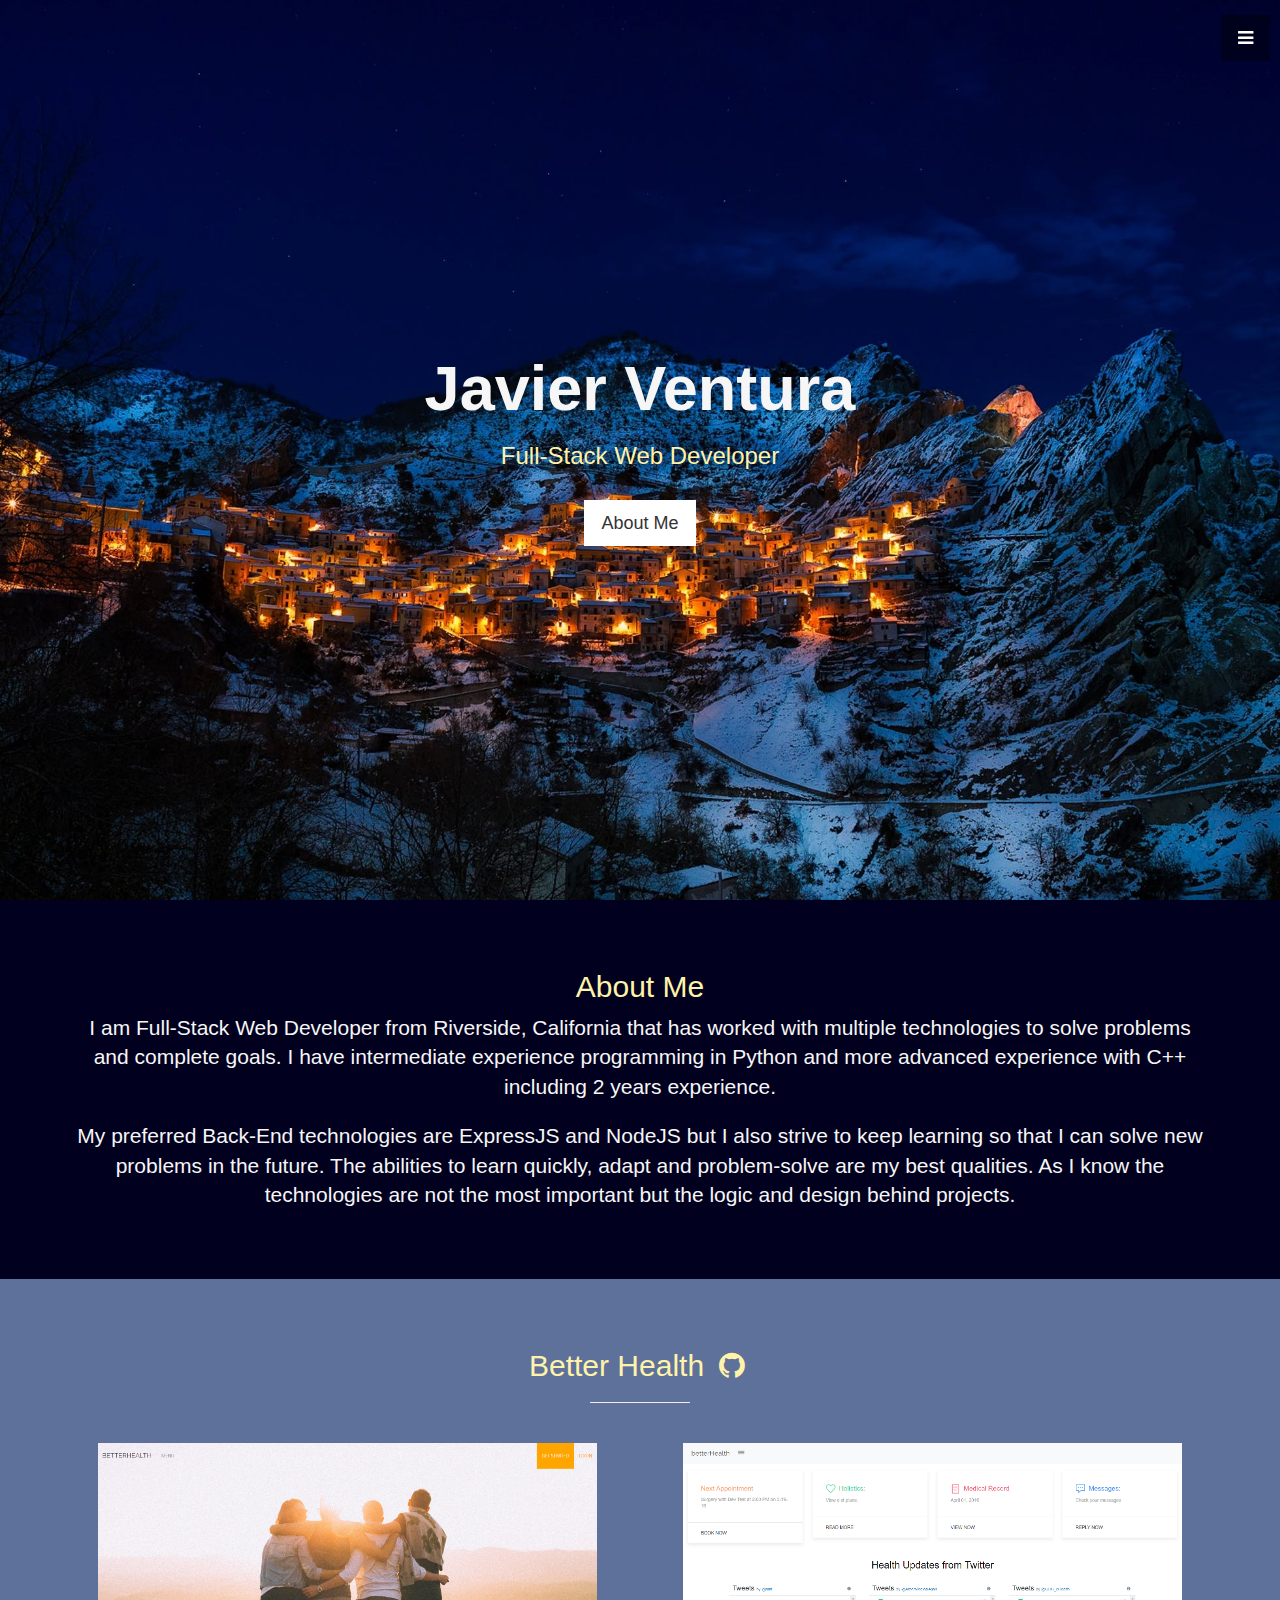
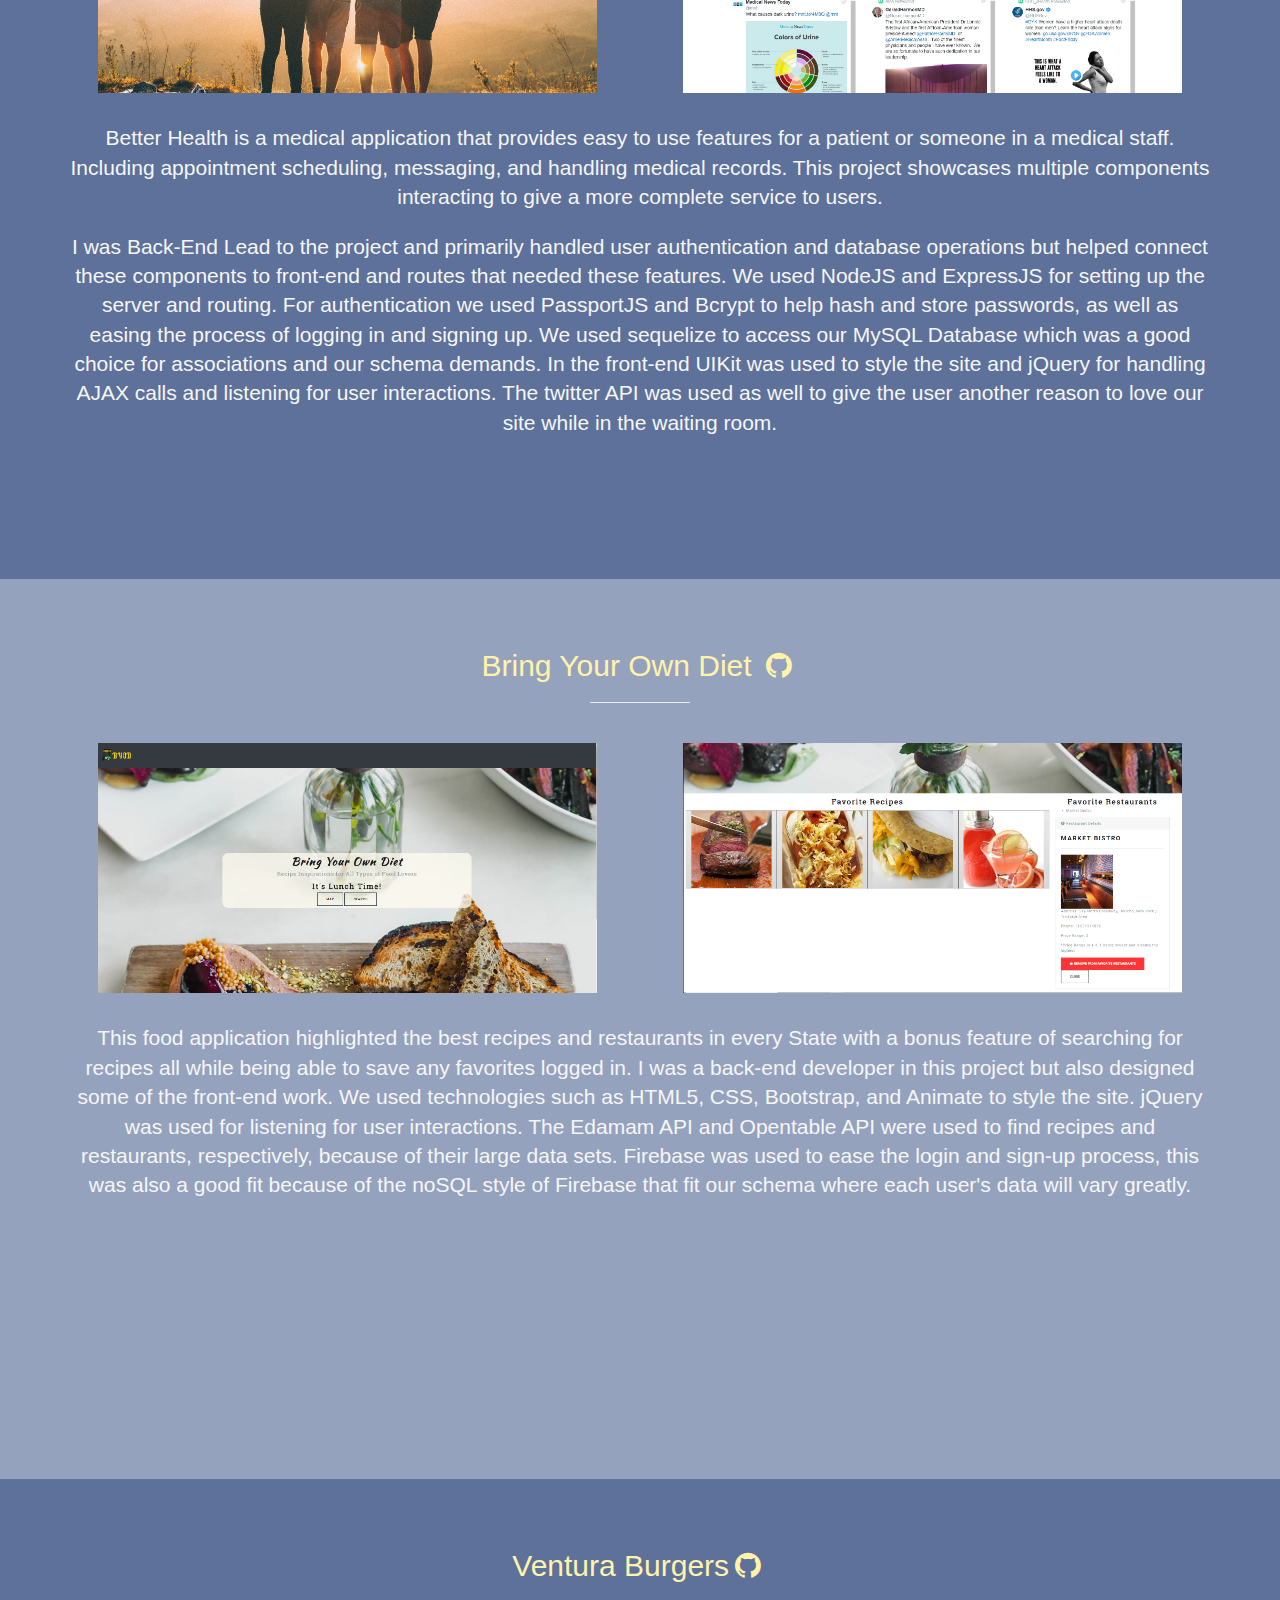
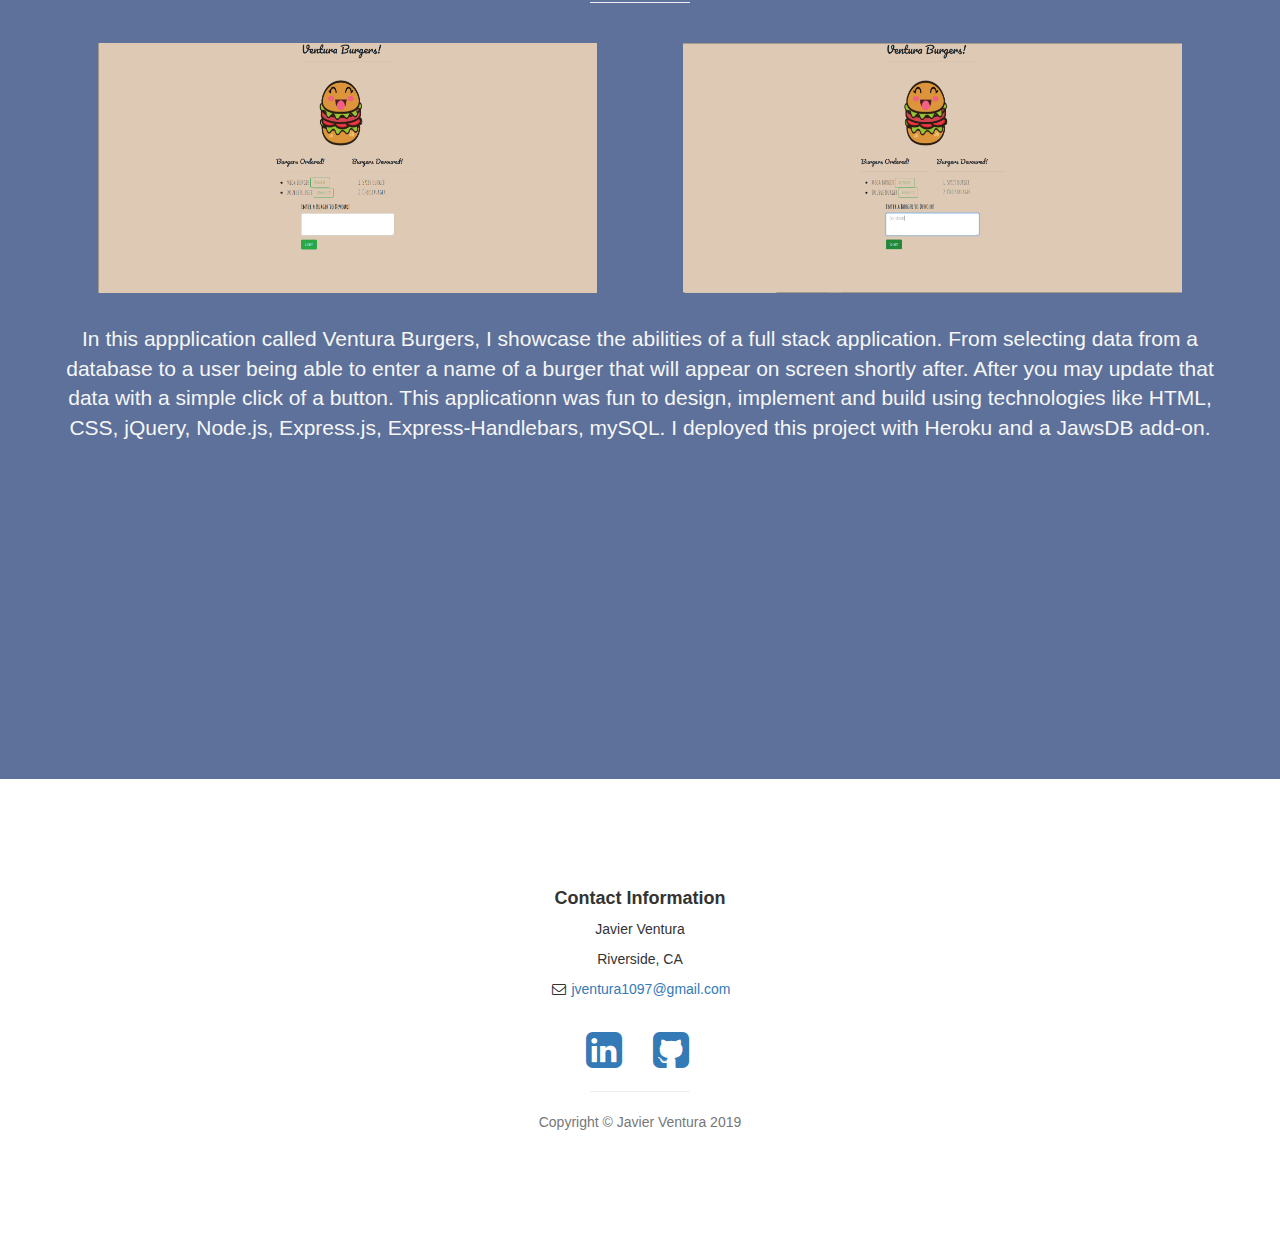
==== index.html @ 210d2fc7 "updated project summaries and menu links" ====
<!DOCTYPE html>
<html lang="en">

<head>
    <meta charset="UTF-8">
    <meta http-equiv="X-UA-Compatible" content="IE=edge">
    <meta name="viewport" content="width=device-width, initial-scale=1.0">
    <meta name="description" content="Personal Portfolio for Full Stack Web Developer">
    <meta name="author" content="Javier Ventura">
    <meta mame="keywords" content="personal, portfolio, wev, developer, programmer, full-stack">
    <title>Javier Ventura</title>

    <!-- Bootstrap Link -->
    <link href="assets/css/bootstrap.min.css" rel="stylesheet">
    <!-- Custom CSS Link -->
    <link href="assets/css/main.css" rel="stylesheet">
    <!-- Font Awesome CSS Link -->
    <link href="font-awesome/css/font-awesome.min.css" rel="stylesheet">
</head>

<body>
    <!-- Nav Section -->
    <a id="menu-toggle" href="#" class="btn btn-dark btn-lg toggle"><i class="fa fa-bars"></i></a>
    <nav id="sidebar-wrapper">
        <ul class="sidebar-nav">
            <a id="menu-close" href="#" class="btn btn-light btn-lg pull-right toggle"><i class="fa fa-times"></i></a>
            <li class="sidebar-brand">
                <a href="#top" onclick=$("#menu-close").click();>Javier Ventura</a>
            </li>
            <li>
                <a href="#top" onclick=$("#menu-close").click();>Home</a>
            </li>
            <li>
                <a href="#about" onclick=$("#menu-close").click();>About Me</a>
            </li>
            <li>
                <a href="#projOne" onclick=$("#menu-close").click();>Better Health</a>
            </li>
            <li>
                <a href="#projTwo" onclick=$("#menu-close").click();>Bring Your Own Diet</a>
            </li>
            <li>
                <a href="#projThree" onclick=$("#menu-close").click();>Ventura Burgers</a>
            </li>
            <li>
                <a href="#contact" onclick=$("#menu-close").click();>Contact</a>
            </li>
        </ul>
    </nav>
    <!-- End of Nav Section-->
    <!-- Home Section -->
    <header id="top" class="header">
        <div class="text-vertical-center">
            <h1 class="smoke-text">Javier Ventura</h1>
            <h3 class="navajo-text">Full-Stack Web Developer</h3>
            <br>
            <a href="#about" class="btn btn-light btn-lg">About Me</a>
        </div>
    </header>
    <!-- End of Home Section -->
    <!-- About Me Section -->
    <section id="about" class="about">
        <div class="container">
            <div class="row">
                <div class="col-lg-12 text-center">
                    <h2 class="navajo-text">About Me</h2>
                    <p class="lead smoke-text">I am Full-Stack Web Developer from Riverside, California that has worked
                        with multiple technologies to solve problems and complete goals.
                        I have intermediate experience programming in Python and more advanced experience with C++ including
                        2 years experience. 
                    </p>
                    <p class="lead smoke-text">My preferred Back-End technologies are ExpressJS and NodeJS but 
                        I also strive to keep learning so that I can solve new problems in the future. The abilities 
                        to learn quickly, adapt and problem-solve are my best qualities. As I know the technologies are 
                        not the most important but the logic and design behind projects.
                    </p>
                </div>
            </div>
        </div>
    </section>
    <!-- End of About Me Section -->
    <!-- Project 1 Section -->
    <section id="projOne" class="projects">
        <div class="text-center">
            <h2 class="navajo-text">Better Health <a href="https://github.com/avrybrdly93/Better-Health"><i
                class="fa fa-github fa-fw"></i></a></h2>
            <hr class="small">
            <br>
            <div class="container">
                <div class="row">
                    <div class="col-md-6">
                        <div class="portfolio-item">
                            <a href="https://better-health.herokuapp.com/" target="_blank">
                                <img class="img-portfolio img-responsive" alt="BYOD Home Page "
                                    src="assets/images/bhOne.png">
                            </a>
                        </div>
                    </div>
                    <div class="col-md-6">
                        <div class="portfolio-item">
                            <a href="https://better-health.herokuapp.com/" target="_blank">
                                <img class="img-portfolio img-responsive" alt="BYOD Search Results"
                                    src="assets/images/bhTwo.png">
                            </a>
                        </div>
                    </div>
                </div>
                <br>
                <div class="row">
                    <div class="col-lg-12">
                        <p class="lead smoke-text">Better Health is a medical application that provides easy to use 
                            features for a patient or someone in a medical staff. Including appointment scheduling, 
                            messaging, and handling medical records. This project showcases multiple components 
                            interacting to give a more complete service to users.
                        </p>
                        <p class="lead smoke-text">I was Back-End Lead to the project and primarily handled user authentication 
                            and database operations but helped connect these components to front-end and routes that needed these
                            features. We used NodeJS and ExpressJS for setting up the server and routing. For authentication 
                            we used PassportJS and Bcrypt to help hash and store passwords, as well as easing the process of 
                            logging in and signing up. We used sequelize to access our MySQL Database which was a good choice 
                            for associations and our schema demands. In the front-end UIKit was used to style the site and 
                            jQuery for handling AJAX calls and listening for user interactions. The twitter API was used as 
                            well to give the user another reason to love our site while in the waiting room.
                        </p>
                    </div>
                </div>
            </div>
        </div>
    </section>
    <!-- End of Project 1 Section -->
    <!-- Project 2 Section -->
    <section id="projTwo" class="projects">
        <div class="text-center">
            <h2 class="navajo-text">Bring Your Own Diet <a href="https://github.com/homr0/BYOD"><i
                class="fa fa-github fa-fw"></i></a></h2>
            <hr class="small">
            <br>
            <div class="container">
                <div class="row">
                    <div class="col-md-6">
                        <div class="portfolio-item">
                            <a href="https://homr0.github.io/BYOD/" target="_blank">
                                <img class="img-portfolio img-responsive" alt="BYOD Home Page "
                                    src="assets/images/byodOne.PNG">
                            </a>
                        </div>
                    </div>
                    <div class="col-md-6">
                        <div class="portfolio-item">
                            <a href="https://homr0.github.io/BYOD/" target="_blank">
                                <img class="img-portfolio img-responsive" alt="BYOD Search Results"
                                    src="assets/images/byodFour.PNG">
                            </a>
                        </div>
                    </div>
                </div>
                <br>
                <div class="row">
                    <div class="col-lg-12">
                        <p class="lead smoke-text">
                                This food application highlighted the best recipes and restaurants in every State 
                                with a bonus feature of searching for recipes all while being able to save any favorites 
                                logged in. I was a back-end developer in this project but also designed some of the front-end 
                                work. We used technologies such as HTML5, CSS, Bootstrap, and Animate to style the site.
                                jQuery was used for listening for user interactions. The Edamam API and Opentable API were
                                used to find recipes and restaurants, respectively, because of their large data sets.
                                Firebase was used to ease the login and sign-up process, this was also a good fit because of 
                                the noSQL style of Firebase that fit our schema where each user's data will vary greatly.
                        </p>
                    </div>
                </div>
            </div>
        </div>
    </section>
    <!-- End of Project 2 Section -->
    <!-- Project 3 Section -->
    <section id="projThree" class="projects">
        <div class="text-center">
            <h2 class="navajo-text">Ventura Burgers<a href="https://github.com/jventura10/burger"><i
                class="fa fa-github fa-fw"></i></a></h2>
            <hr class="small">
            <br>
            <div class="container">
                <div class="row">
                    <div class="col-md-6">
                        <div class="portfolio-item">
                            <a href="https://serene-mountain-58770.herokuapp.com/" target="_blank">
                                <img class="img-portfolio img-responsive" alt="Ventura Burgers Home Page"
                                    src="assets/images/burgerOne.png">
                            </a>
                        </div>
                    </div>
                    <div class="col-md-6">
                        <div class="portfolio-item">
                            <a href="https://serene-mountain-58770.herokuapp.com/" target="_blank">
                                <img class="img-portfolio img-responsive" alt="Ventura Burgers Entering Data"
                                    src="assets/images/burgerTwo.png">
                            </a>
                        </div>
                    </div>
                </div>
                <br>
                <div class="row">
                    <div class="col-lg-12"></div>
                    <p class="lead smoke-text">In this appplication called Ventura Burgers, I showcase the abilities of a 
                        full stack application. From selecting data from a database to a user being able to enter a name of a 
                        burger that will appear on screen shortly after. After you may update that data with a simple click of 
                        a button. This applicationn was fun to design, implement and build using technologies like HTML, CSS, 
                        jQuery, Node.js, Express.js, Express-Handlebars, mySQL. I deployed this project with Heroku and a JawsDB 
                        add-on.
                    </p>
                </div>
            </div>
        </div>
    </section>
    <!-- End of Project 3 Section-->

    <!-- Footer -->
    <footer id="contact">
        <div class="container">
            <div class="row">
                <div class="col-lg-10 col-lg-offset-1 text-center">
                    <h4><strong>Contact Information</strong></h4>
                    <p>Javier Ventura</p>
                    <p>Riverside, CA</p>
                    <p><i class="fa fa-envelope-o fa-fw"></i><a href="mailto:jventura1097@gmail.com" target="_blank">
                            jventura1097@gmail.com</a></p>
                    <br>
                    <ul class="list-inline">
                        <li>
                            <a href="https://www.linkedin.com/in/javier-ventura-a95909126/" target="_blank"><i
                                    class="fa fa-linkedin-square fa-fw fa-3x"></i></a>
                        </li>
                        <li>
                            <a href="https://github.com/jventura10" target="_blank"><i
                                    class="fa fa-github-square fa-fw fa-3x"></i></a>
                        </li>
                    </ul>
                    <hr class="small">
                    <p class="text-muted">Copyright &copy; Javier Ventura 2019</p>
                </div>
            </div>
        </div>
        <a id="to-top" href="#top" class="btn btn-dark btn-lg"><i class="fa fa-chevron-up fa-fw fa-1x"></i></a>
    </footer>
    <!-- End of Footer -->
    <!-- Link to jQuery -->
    <script src="assets/js/jquery.js"></script>
    <!-- Link to Bootstrap- Javascript File -->
    <script src="assets/js/bootstrap.min.js"></script>
    <!-- Link to Other Required Functions-->
    <script src="assets/js/functions.js"></script>
</body>

</html>
---- assets/css/main.css ----
/*!
 * Start Bootstrap 
 * Copyright 2013-2016 Start Bootstrap
 * Licensed under MIT (https://github.com/BlackrockDigital/startbootstrap/blob/gh-pages/LICENSE)
 *  -- Modified --
 * Color Theme From Image in Home Section by Coolers.co
 * 5D719B/FFF3AA/F6F6F6/95A2BE/01001F
 */

/* Global Styles */

html,
body {
    height: 100%;
    max-width: 100%;
}

body {
    font-family: "Source Sans Pro","Helvetica Neue",Helvetica,Arial,sans-serif;
}

.text-vertical-center {
    display: table-cell;
    text-align: center;
    vertical-align: middle;
}

.text-vertical-center h1 {
    margin: 0;
    padding: 0;
    font-size: 4.5em;
    font-weight: 700;
}

/* Custom Button Styles */

.btn-dark {
    border-radius: 0;
    color: #fff;
    background-color: rgba(0,0,0,0.4);
}

.btn-dark:hover,
.btn-dark:focus,
.btn-dark:active {
    color: #fff;
    background-color: rgba(0,0,0,0.7);
}

.btn-light {
    border-radius: 0;
    color: #333;
    background-color: rgb(255,255,255);
}

.btn-light:hover,
.btn-light:focus,
.btn-light:active {
    color: #333;
    background-color: rgba(255,255,255,0.8);
}

hr.small {
    max-width: 100px;
}

#sidebar-wrapper {
    z-index: 1000;
    position: fixed;
    right: 0;
    width: 250px;
    height: 100%;
    transform: translateX(250px);
    overflow-y: auto;
    background: #222;
    -webkit-transition: all 0.4s ease 0s;
    -moz-transition: all 0.4s ease 0s;
    -ms-transition: all 0.4s ease 0s;
    -o-transition: all 0.4s ease 0s;
    transition: all 0.4s ease 0s;
}

.sidebar-nav {
    position: absolute;
    top: 0;
    width: 250px;
    margin: 0;
    padding: 0;
    list-style: none;
}

.sidebar-nav li {
    text-indent: 20px;
    line-height: 40px;
}

.sidebar-nav li a {
    display: block;
    text-decoration: none;
    color: #999;
}

.sidebar-nav li a:hover {
    text-decoration: none;
    color: #fff;
    background: rgba(255,255,255,0.2);
}

.sidebar-nav li a:active,
.sidebar-nav li a:focus {
    text-decoration: none;
}

.sidebar-nav > .sidebar-brand {
    height: 55px;
    font-size: 18px;
    line-height: 55px;
}

.sidebar-nav > .sidebar-brand a {
    color: #999;
}

.sidebar-nav > .sidebar-brand a:hover {
    color: #fff;
    background: none;
}

#menu-toggle {
    z-index: 1;
    position: fixed;
    top: 10px;
    right: 5px;
}

#sidebar-wrapper.active {
    right: 250px;
    width: 250px;
    -webkit-transition: all 0.4s ease 0s;
    -moz-transition: all 0.4s ease 0s;
    -ms-transition: all 0.4s ease 0s;
    -o-transition: all 0.4s ease 0s;
    transition: all 0.4s ease 0s;
}

.toggle {
    margin: 5px 5px 0 0;
}

.navajo-text{
    color: #FFF3AA;
}

.smoke-text {
    color: #F6F6F6;
}

/* Header */

.header {
    display: table;
    position: relative;
    width: 100%;
    height: 100%;
    background: url(../images/bg.jpeg) no-repeat center center scroll;
    -webkit-background-size: cover;
    -moz-background-size: cover;
    background-size: cover;
    -o-background-size: cover;
}


/* About */

.about {
    padding: 50px 0;
    background-color: #01001F;
}

/* Projects */

.projects {
    display: table;
    position: relative;
    width: 100%;
    height: 100%;
    padding: 50px 0;
}

#projOne,
#projThree {
    background-color: #5D719B;
}

#projTwo {
    background-color: #95A2BE;
}

.projects h2 a {
    text-decoration: none;
    color: #FFF3AA;
}

.portfolio-item {
    margin-bottom: 10px;
}

.img-portfolio {
    margin: 0 auto;
    width: 90%;
    height: 250px;
}

.img-portfolio:hover {
    opacity: 0.8;
}

/* Footer */

footer { 
    width: 100%;
    padding: 100px 0;
}

#to-top {
  display: none;
  position: fixed;
  bottom: 10px;
  right: 10px;
}
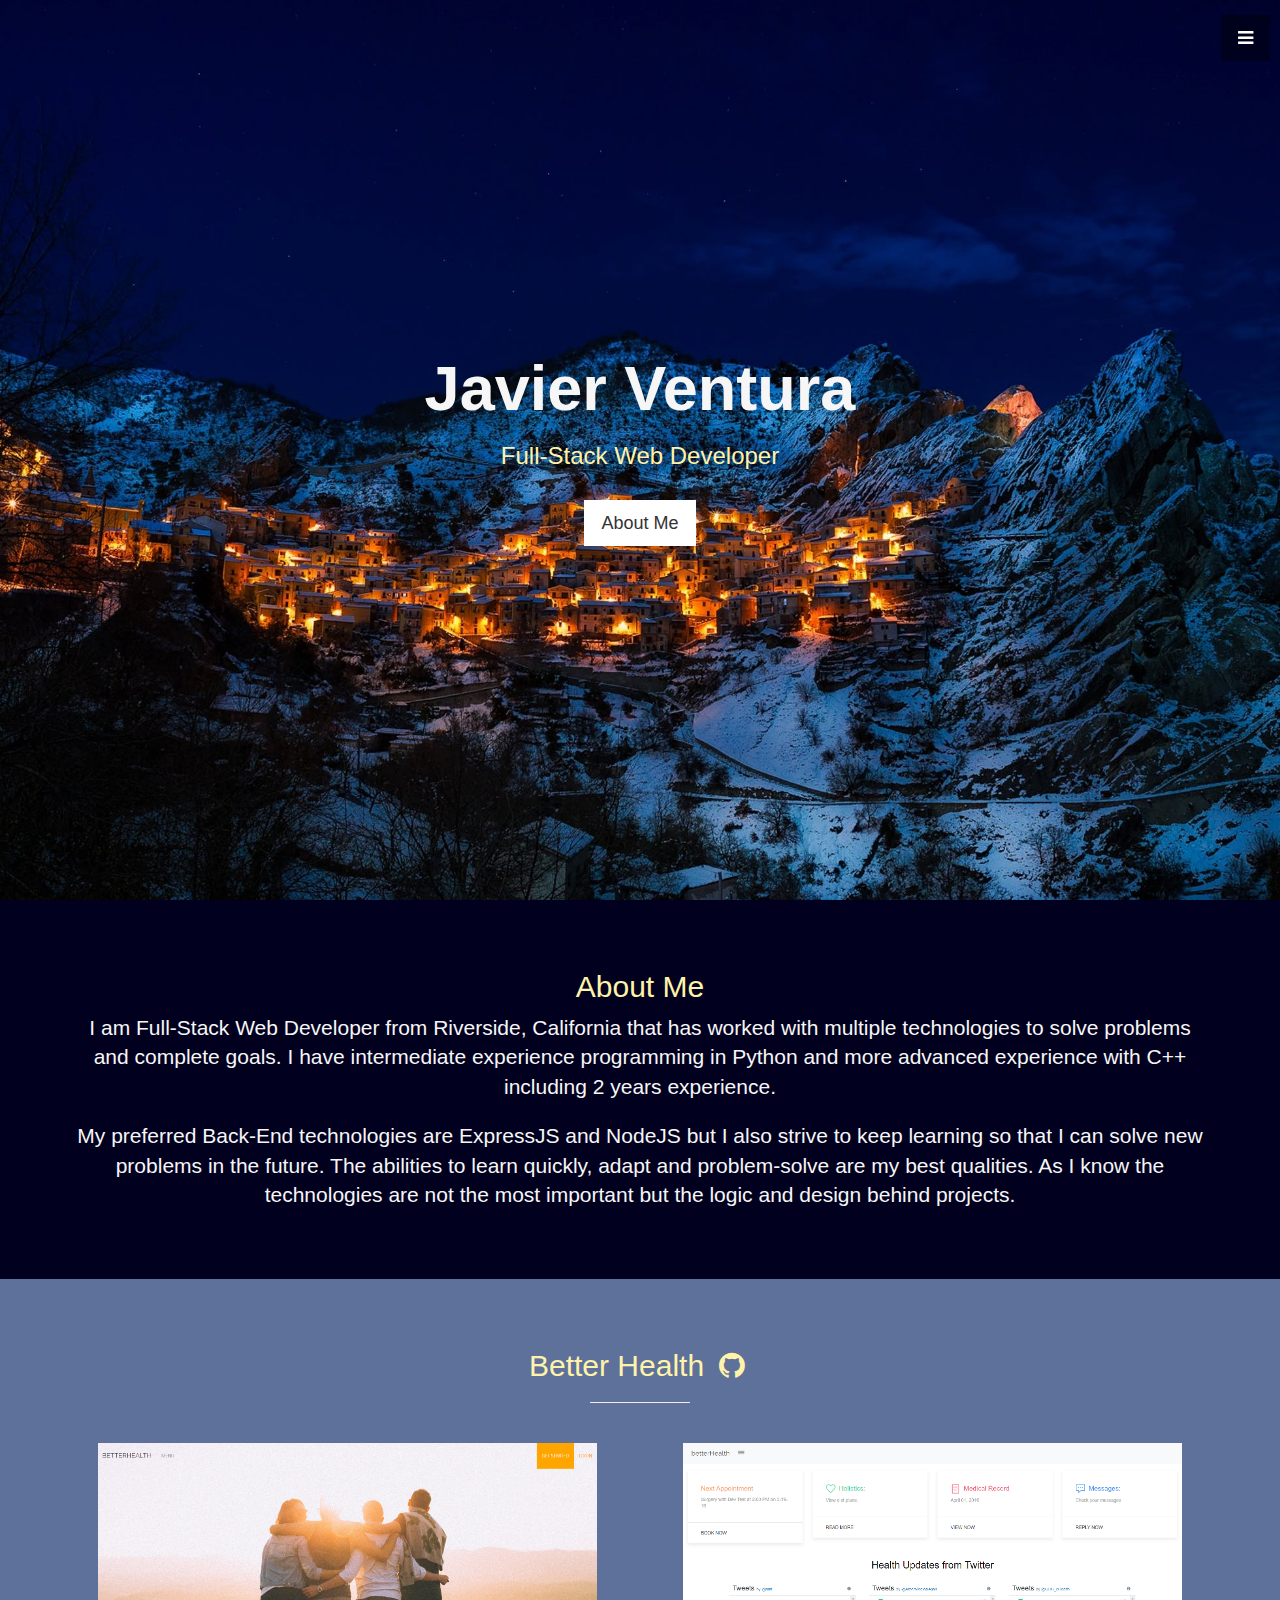
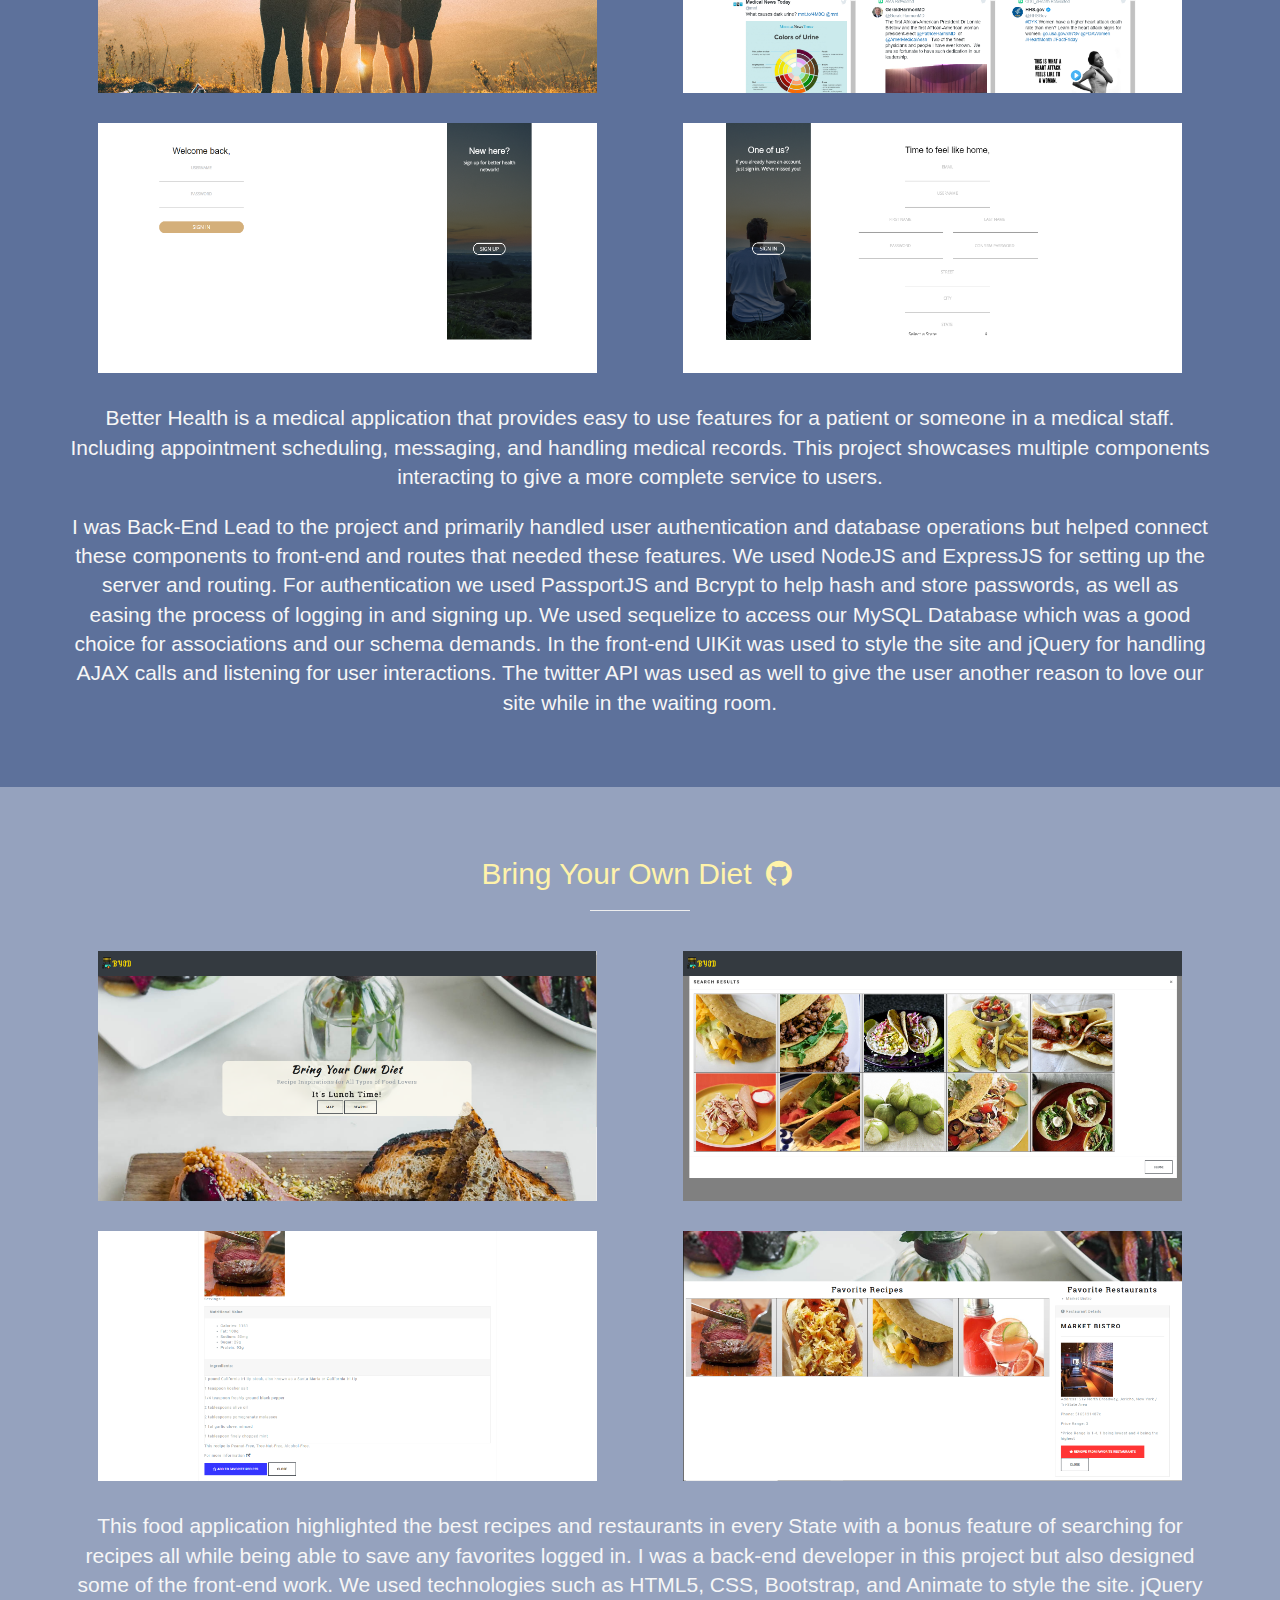
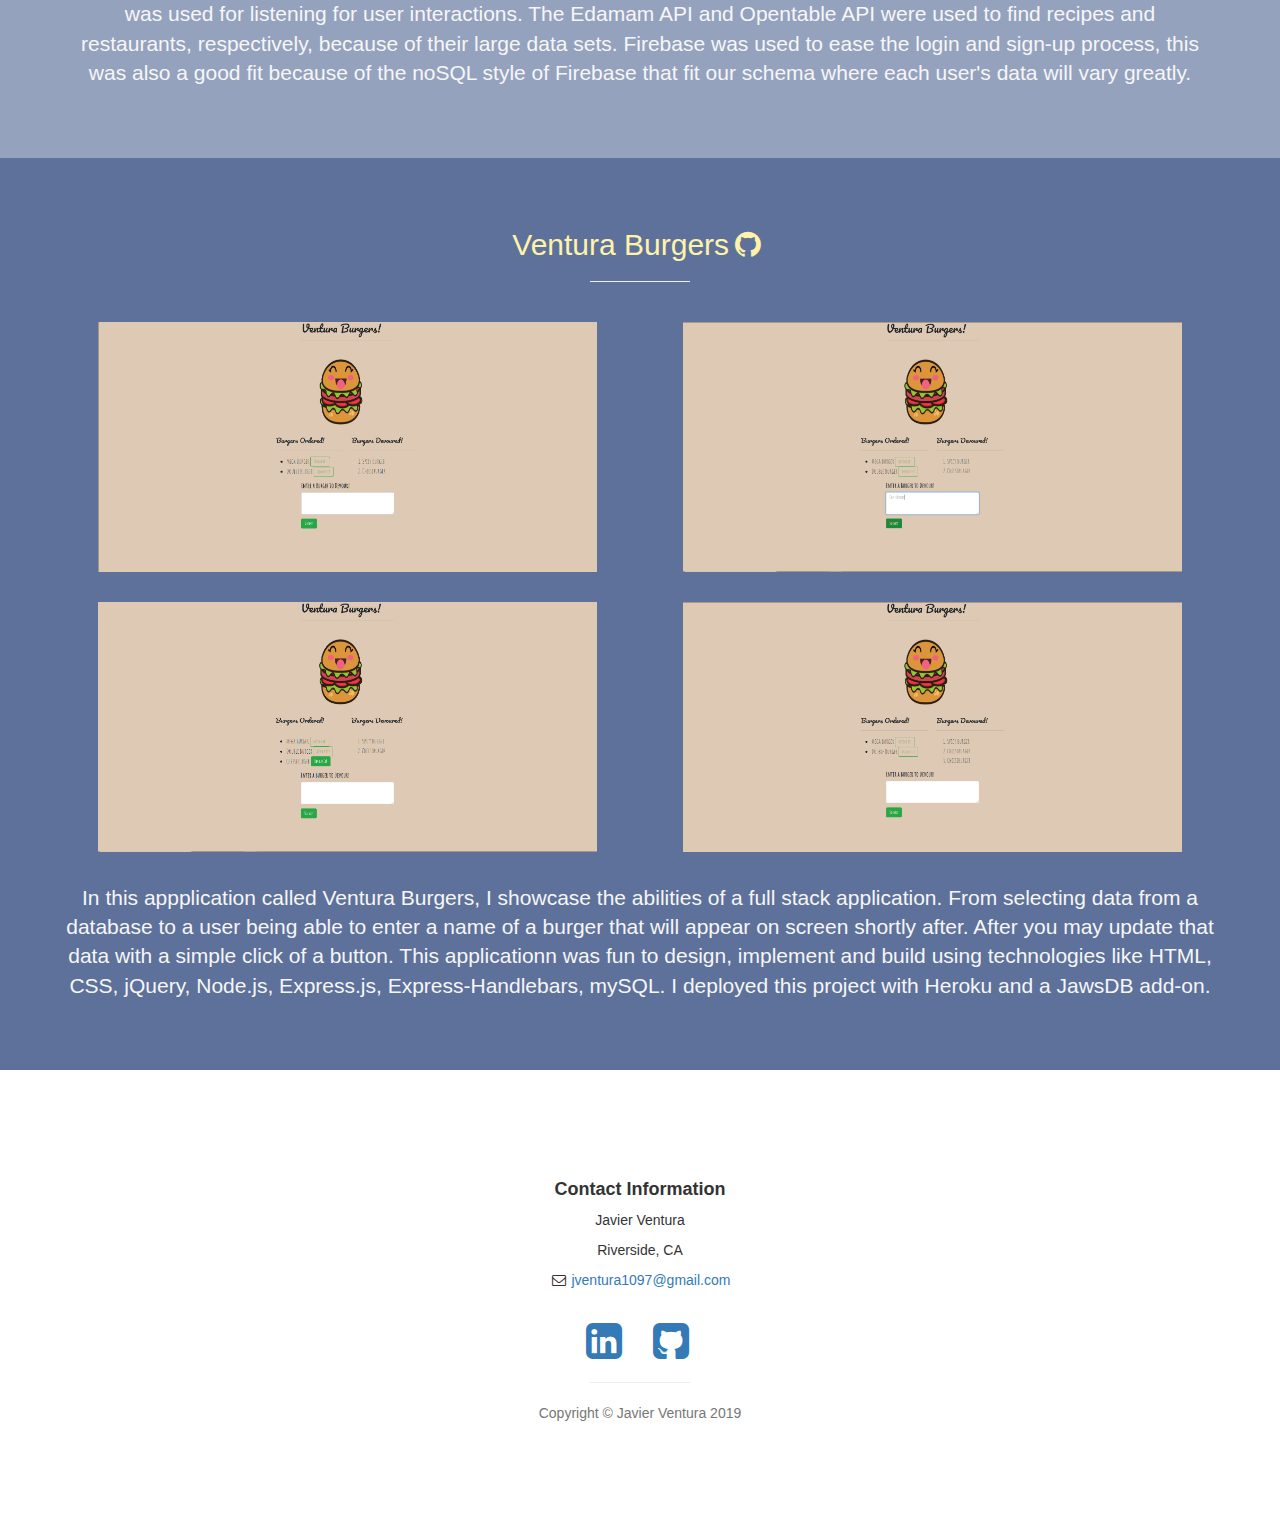
==== commit 5ba52b78: "added back 2 rows of pictures per portfolio project" ====
--- a/index.html
+++ b/index.html
@@ -91,7 +91,7 @@
                     <div class="col-md-6">
                         <div class="portfolio-item">
                             <a href="https://better-health.herokuapp.com/" target="_blank">
-                                <img class="img-portfolio img-responsive" alt="BYOD Home Page "
+                                <img class="img-portfolio img-responsive" alt="BetterHealth Home Page "
                                     src="assets/images/bhOne.png">
                             </a>
                         </div>
@@ -99,8 +99,27 @@
                     <div class="col-md-6">
                         <div class="portfolio-item">
                             <a href="https://better-health.herokuapp.com/" target="_blank">
-                                <img class="img-portfolio img-responsive" alt="BYOD Search Results"
+                                <img class="img-portfolio img-responsive" alt="BetterHealth Dashboard"
                                     src="assets/images/bhTwo.png">
+                            </a>
+                        </div>
+                    </div>
+                </div>
+                <br>
+                <div class="row">
+                    <div class="col-md-6">
+                        <div class="portfolio-item">
+                            <a href="https://better-health.herokuapp.com/" target="_blank">
+                                <img class="img-portfolio img-responsive" alt="BetterHealth Log In"
+                                    src="assets/images/bhThree.png">
+                            </a>
+                        </div>
+                    </div>
+                    <div class="col-md-6">
+                        <div class="portfolio-item">
+                            <a href="https://better-health.herokuapp.com/" target="_blank">
+                                <img class="img-portfolio img-responsive" alt="BetterHealth Sign-Up"
+                                    src="assets/images/bhFour.png">
                             </a>
                         </div>
                     </div>
@@ -140,7 +159,7 @@
                     <div class="col-md-6">
                         <div class="portfolio-item">
                             <a href="https://homr0.github.io/BYOD/" target="_blank">
-                                <img class="img-portfolio img-responsive" alt="BYOD Home Page "
+                                <img class="img-portfolio img-responsive" alt="BYOD Home Page"
                                     src="assets/images/byodOne.PNG">
                             </a>
                         </div>
@@ -149,6 +168,25 @@
                         <div class="portfolio-item">
                             <a href="https://homr0.github.io/BYOD/" target="_blank">
                                 <img class="img-portfolio img-responsive" alt="BYOD Search Results"
+                                    src="assets/images/byodTwo.PNG">
+                            </a>
+                        </div>
+                    </div>
+                </div>
+                <br>
+                <div class="row">
+                    <div class="col-md-6">
+                        <div class="portfolio-item">
+                            <a href="https://homr0.github.io/BYOD/" target="_blank">
+                                <img class="img-portfolio img-responsive" alt="BYOD Recipe Nutrition Page"
+                                    src="assets/images/byodThree.PNG">
+                            </a>
+                        </div>
+                    </div>
+                    <div class="col-md-6">
+                        <div class="portfolio-item">
+                            <a href="https://homr0.github.io/BYOD/" target="_blank">
+                                <img class="img-portfolio img-responsive" alt="BYOD Favorites"
                                     src="assets/images/byodFour.PNG">
                             </a>
                         </div>
@@ -195,6 +233,25 @@
                             <a href="https://serene-mountain-58770.herokuapp.com/" target="_blank">
                                 <img class="img-portfolio img-responsive" alt="Ventura Burgers Entering Data"
                                     src="assets/images/burgerTwo.png">
+                            </a>
+                        </div>
+                    </div>
+                </div>
+                <br>
+                <div class="row">
+                    <div class="col-md-6">
+                        <div class="portfolio-item">
+                            <a href="https://serene-mountain-58770.herokuapp.com/" target="_blank">
+                                <img class="img-portfolio img-responsive" alt="Ventura Burgers Home Page"
+                                    src="assets/images/burgerThree.png">
+                            </a>
+                        </div>
+                    </div>
+                    <div class="col-md-6">
+                        <div class="portfolio-item">
+                            <a href="https://serene-mountain-58770.herokuapp.com/" target="_blank">
+                                <img class="img-portfolio img-responsive" alt="Ventura Burgers Entering Data"
+                                    src="assets/images/burgerFour.png">
                             </a>
                         </div>
                     </div>
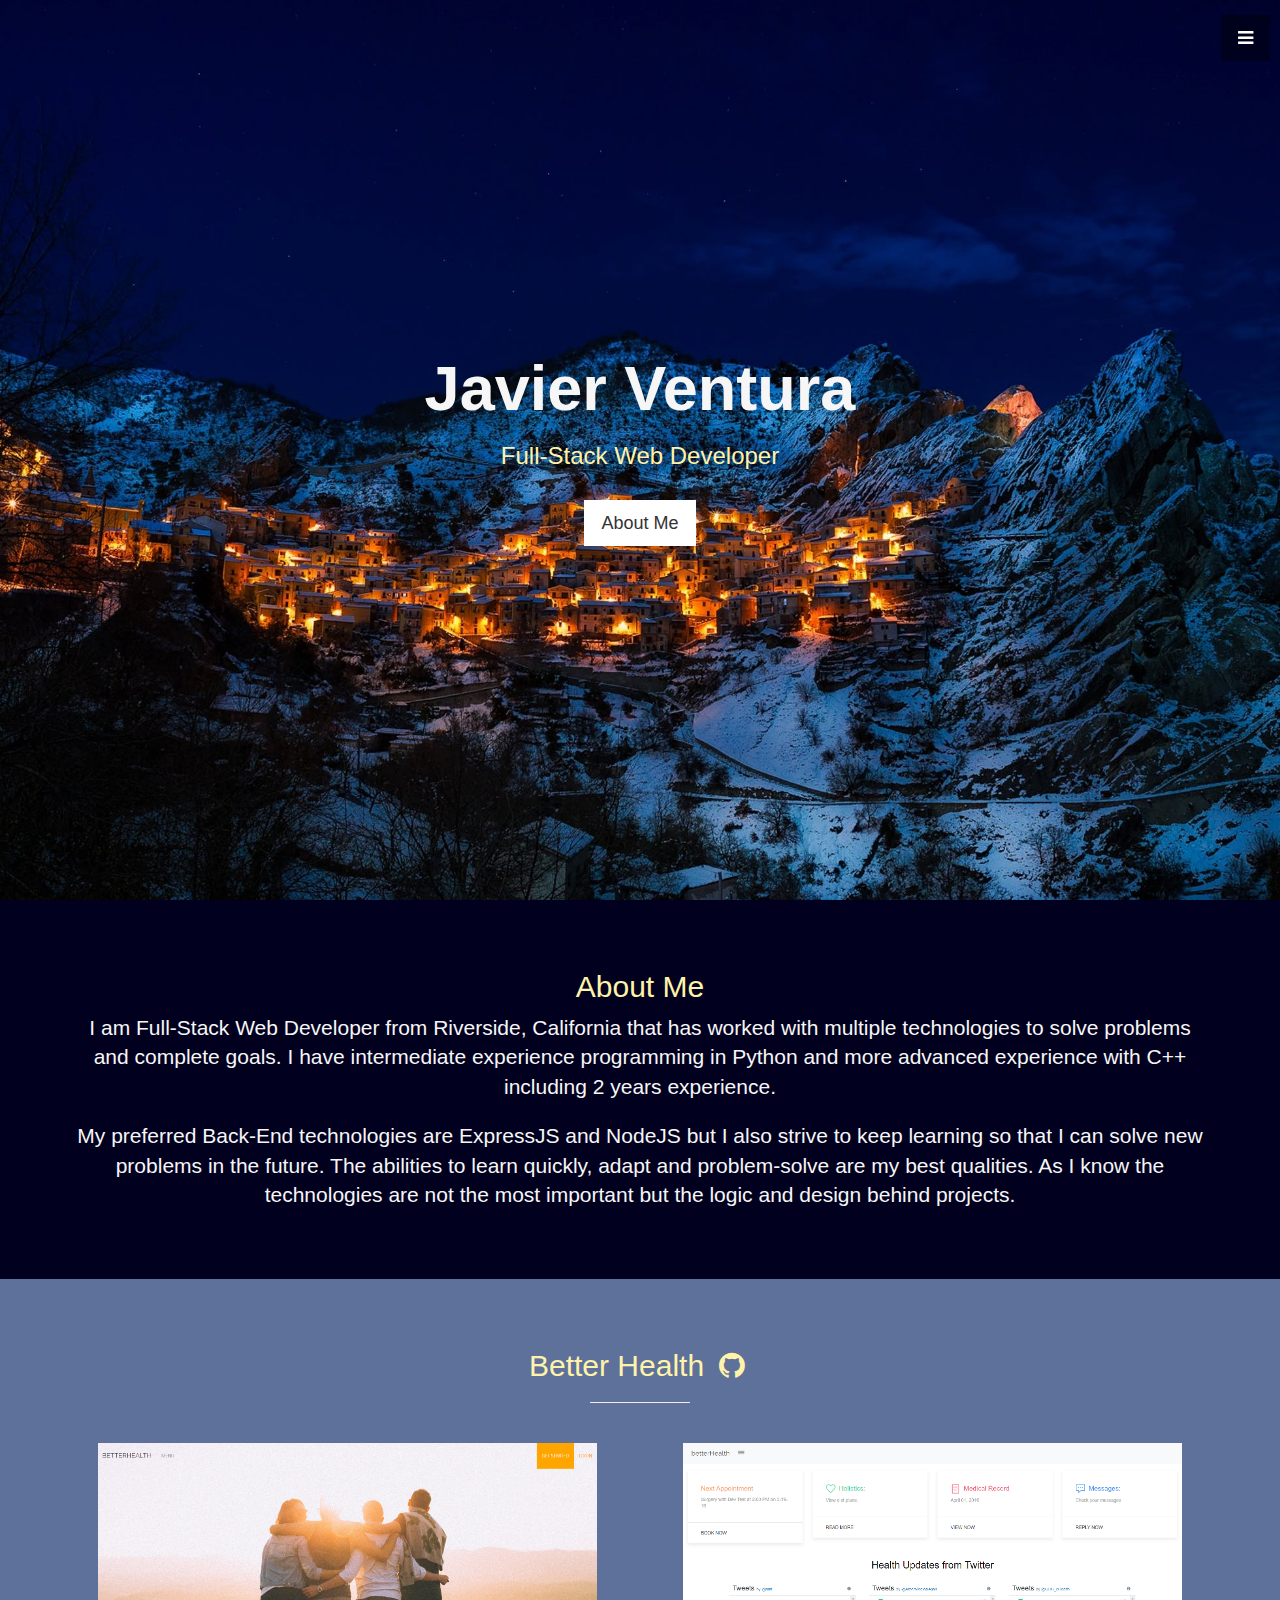
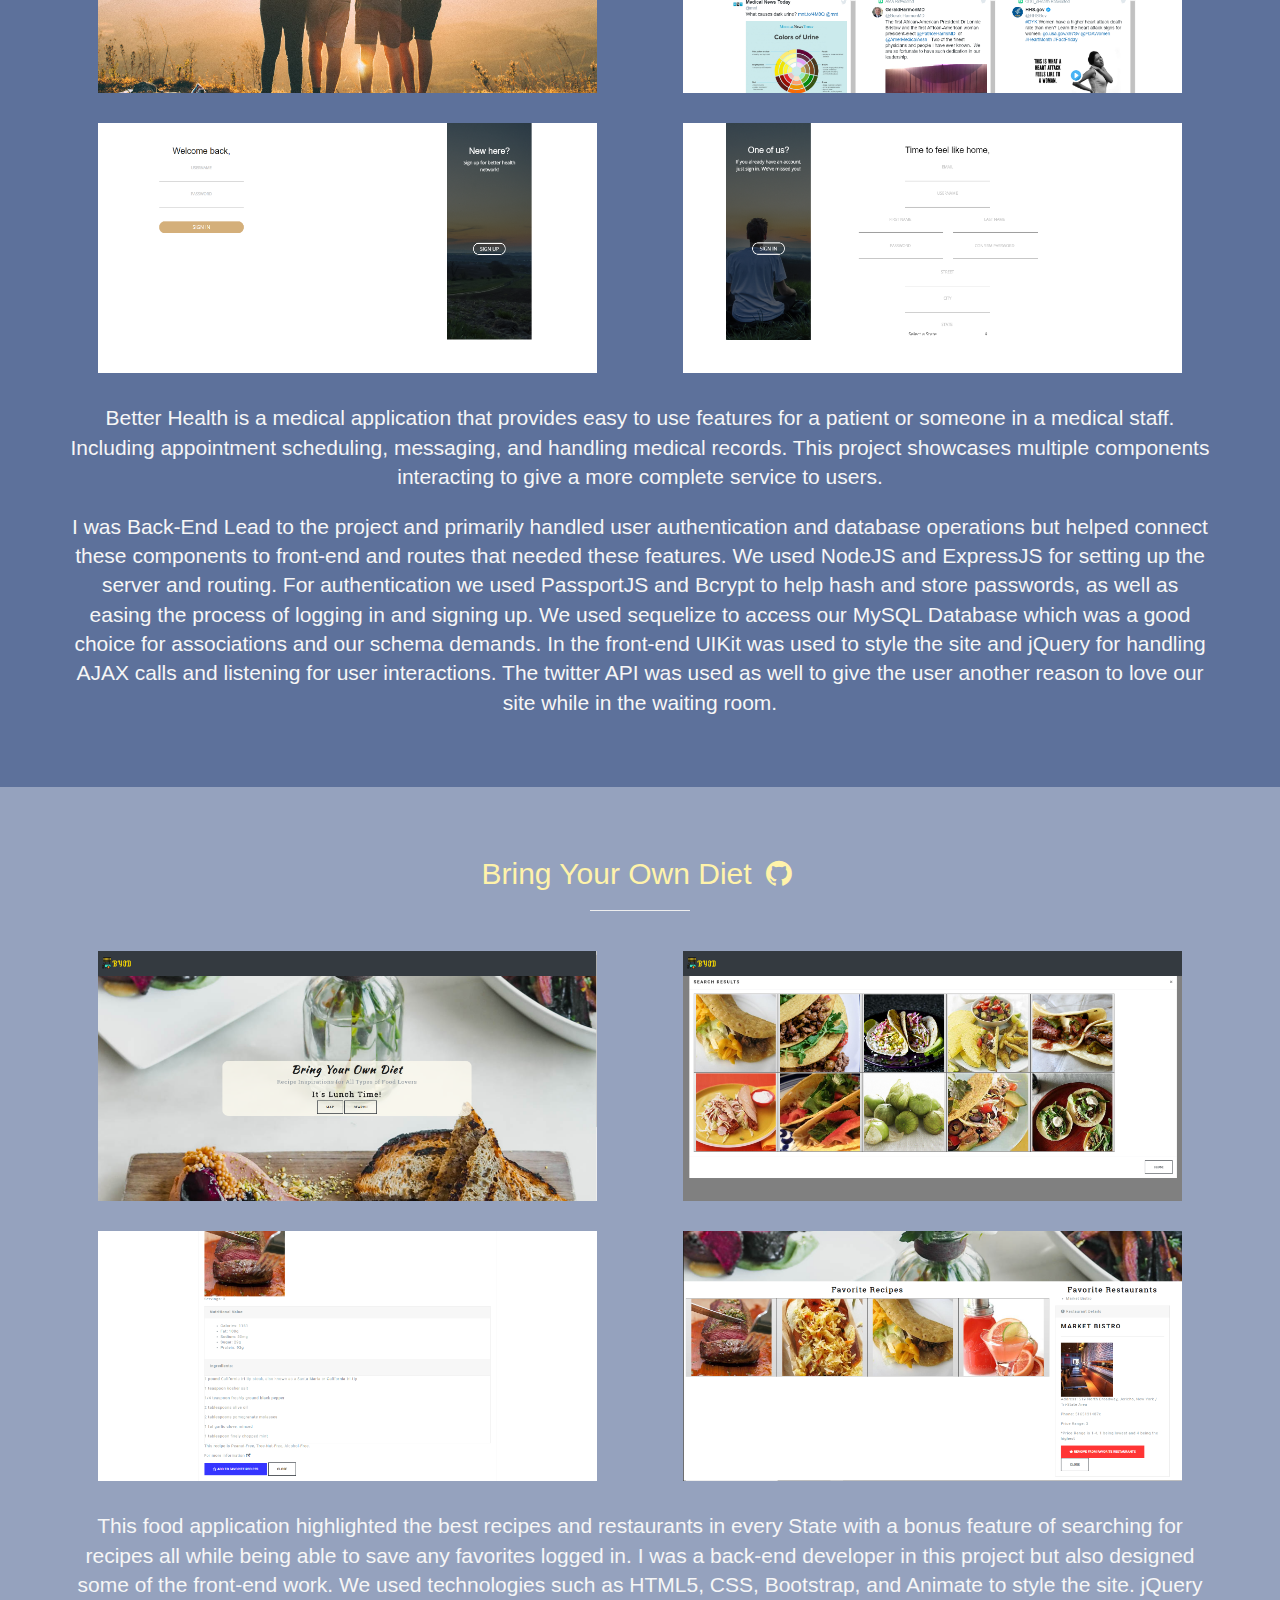
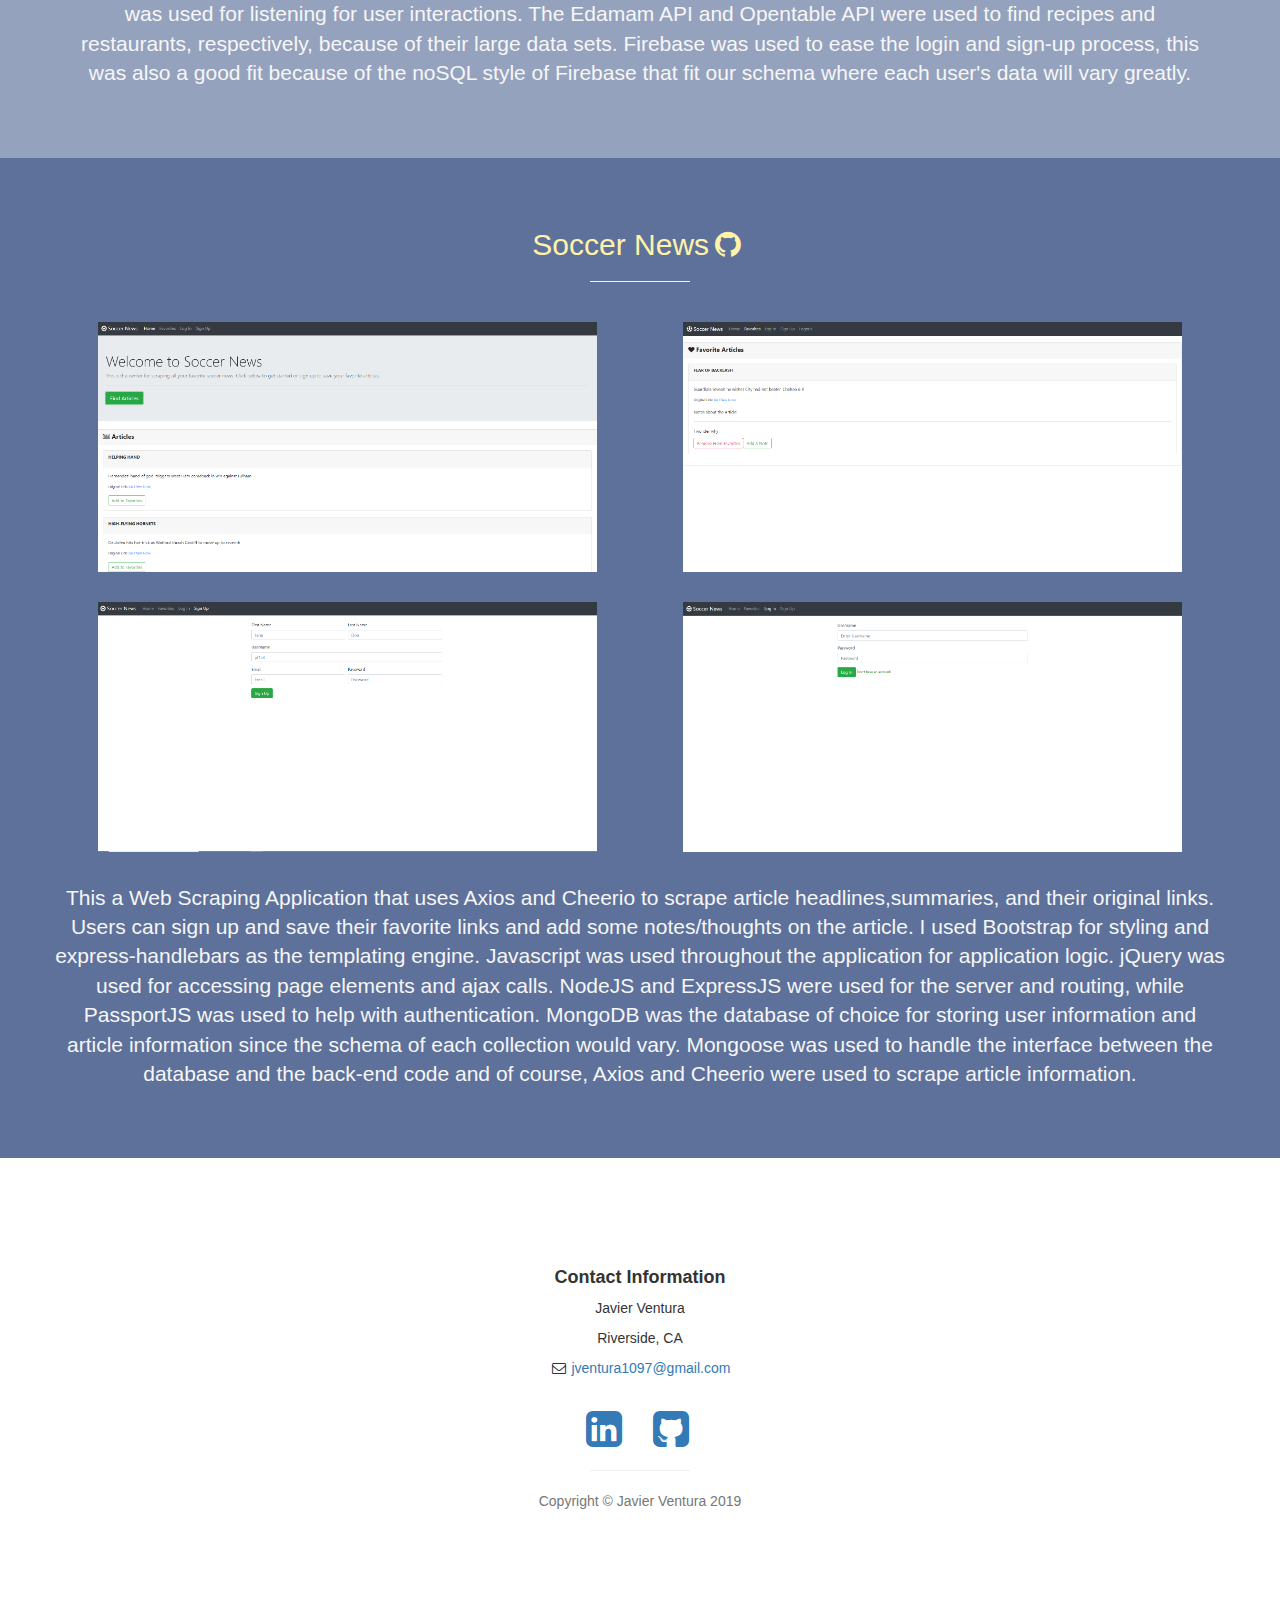
==== commit 13319d9a: "added web scraping project" ====
--- a/index.html
+++ b/index.html
@@ -12,10 +12,12 @@
 
     <!-- Bootstrap Link -->
     <link href="assets/css/bootstrap.min.css" rel="stylesheet">
+    <!-- Animate Link -->
+    <link href="assets/css/animate.min.css" rel="stylesheet">
+    <!-- Font Awesome CSS Link -->
+    <link href="font-awesome/css/font-awesome.min.css" rel="stylesheet">
     <!-- Custom CSS Link -->
     <link href="assets/css/main.css" rel="stylesheet">
-    <!-- Font Awesome CSS Link -->
-    <link href="font-awesome/css/font-awesome.min.css" rel="stylesheet">
 </head>
 
 <body>
@@ -40,7 +42,7 @@
                 <a href="#projTwo" onclick=$("#menu-close").click();>Bring Your Own Diet</a>
             </li>
             <li>
-                <a href="#projThree" onclick=$("#menu-close").click();>Ventura Burgers</a>
+                <a href="#projThree" onclick=$("#menu-close").click();>Soccer News</a>
             </li>
             <li>
                 <a href="#contact" onclick=$("#menu-close").click();>Contact</a>
@@ -51,8 +53,8 @@
     <!-- Home Section -->
     <header id="top" class="header">
         <div class="text-vertical-center">
-            <h1 class="smoke-text">Javier Ventura</h1>
-            <h3 class="navajo-text">Full-Stack Web Developer</h3>
+            <h1 class="smoke-text animated fadeInLeft slow">Javier Ventura</h1>
+            <h3 class="navajo-text animated fadeInRight slow">Full-Stack Web Developer</h3>
             <br>
             <a href="#about" class="btn btn-light btn-lg">About Me</a>
         </div>
@@ -82,7 +84,7 @@
     <!-- Project 1 Section -->
     <section id="projOne" class="projects">
         <div class="text-center">
-            <h2 class="navajo-text">Better Health <a href="https://github.com/avrybrdly93/Better-Health"><i
+            <h2 class="navajo-text">Better Health <a href="https://github.com/jventura10/Better-Health"><i
                 class="fa fa-github fa-fw"></i></a></h2>
             <hr class="small">
             <br>
@@ -150,7 +152,7 @@
     <!-- Project 2 Section -->
     <section id="projTwo" class="projects">
         <div class="text-center">
-            <h2 class="navajo-text">Bring Your Own Diet <a href="https://github.com/homr0/BYOD"><i
+            <h2 class="navajo-text">Bring Your Own Diet <a href="https://github.com/jventura10/BYOD"><i
                 class="fa fa-github fa-fw"></i></a></h2>
             <hr class="small">
             <br>
@@ -214,7 +216,7 @@
     <!-- Project 3 Section -->
     <section id="projThree" class="projects">
         <div class="text-center">
-            <h2 class="navajo-text">Ventura Burgers<a href="https://github.com/jventura10/burger"><i
+            <h2 class="navajo-text">Soccer News<a href="https://github.com/jventura10/web-scraping"><i
                 class="fa fa-github fa-fw"></i></a></h2>
             <hr class="small">
             <br>
@@ -222,36 +224,36 @@
                 <div class="row">
                     <div class="col-md-6">
                         <div class="portfolio-item">
-                            <a href="https://serene-mountain-58770.herokuapp.com/" target="_blank">
-                                <img class="img-portfolio img-responsive" alt="Ventura Burgers Home Page"
-                                    src="assets/images/burgerOne.png">
-                            </a>
-                        </div>
-                    </div>
-                    <div class="col-md-6">
-                        <div class="portfolio-item">
-                            <a href="https://serene-mountain-58770.herokuapp.com/" target="_blank">
-                                <img class="img-portfolio img-responsive" alt="Ventura Burgers Entering Data"
-                                    src="assets/images/burgerTwo.png">
-                            </a>
-                        </div>
-                    </div>
-                </div>
-                <br>
-                <div class="row">
-                    <div class="col-md-6">
-                        <div class="portfolio-item">
-                            <a href="https://serene-mountain-58770.herokuapp.com/" target="_blank">
-                                <img class="img-portfolio img-responsive" alt="Ventura Burgers Home Page"
-                                    src="assets/images/burgerThree.png">
-                            </a>
-                        </div>
-                    </div>
-                    <div class="col-md-6">
-                        <div class="portfolio-item">
-                            <a href="https://serene-mountain-58770.herokuapp.com/" target="_blank">
-                                <img class="img-portfolio img-responsive" alt="Ventura Burgers Entering Data"
-                                    src="assets/images/burgerFour.png">
+                            <a href="https://protected-temple-58411.herokuapp.com/" target="_blank">
+                                <img class="img-portfolio img-responsive" alt="Soccer News Home Page"
+                                    src="assets/images/snOne.png">
+                            </a>
+                        </div>
+                    </div>
+                    <div class="col-md-6">
+                        <div class="portfolio-item">
+                            <a href="https://protected-temple-58411.herokuapp.com/" target="_blank">
+                                <img class="img-portfolio img-responsive" alt="Soccer News Favorites"
+                                    src="assets/images/snThree.png">
+                            </a>
+                        </div>
+                    </div>
+                </div>
+                <br>
+                <div class="row">
+                    <div class="col-md-6">
+                        <div class="portfolio-item">
+                            <a href="https://protected-temple-58411.herokuapp.com/" target="_blank">
+                                <img class="img-portfolio img-responsive" alt="Soccer News Sign Up"
+                                    src="assets/images/snTwo.png">
+                            </a>
+                        </div>
+                    </div>
+                    <div class="col-md-6">
+                        <div class="portfolio-item">
+                            <a href="https://protected-temple-58411.herokuapp.com/" target="_blank">
+                                <img class="img-portfolio img-responsive" alt="Soccer News Login"
+                                    src="assets/images/snFour.png">
                             </a>
                         </div>
                     </div>
@@ -259,12 +261,12 @@
                 <br>
                 <div class="row">
                     <div class="col-lg-12"></div>
-                    <p class="lead smoke-text">In this appplication called Ventura Burgers, I showcase the abilities of a 
-                        full stack application. From selecting data from a database to a user being able to enter a name of a 
-                        burger that will appear on screen shortly after. After you may update that data with a simple click of 
-                        a button. This applicationn was fun to design, implement and build using technologies like HTML, CSS, 
-                        jQuery, Node.js, Express.js, Express-Handlebars, mySQL. I deployed this project with Heroku and a JawsDB 
-                        add-on.
+                    <p class="lead smoke-text">This a Web Scraping Application that uses Axios and Cheerio to scrape article headlines,summaries, and their original links. 
+                        Users can sign up and save their favorite links and add some notes/thoughts on the article. I used Bootstrap for styling and express-handlebars as the 
+                        templating engine. Javascript was used throughout the application for application logic. jQuery was used for accessing page elements and ajax calls. 
+                        NodeJS and ExpressJS were used for the server and routing, while PassportJS was used to help with authentication. MongoDB was the database of choice for 
+                        storing user information and article information since the schema of each collection would vary. Mongoose was used to handle the interface between the 
+                        database and the back-end code and of course, Axios and Cheerio were used to scrape article information.
                     </p>
                 </div>
             </div>
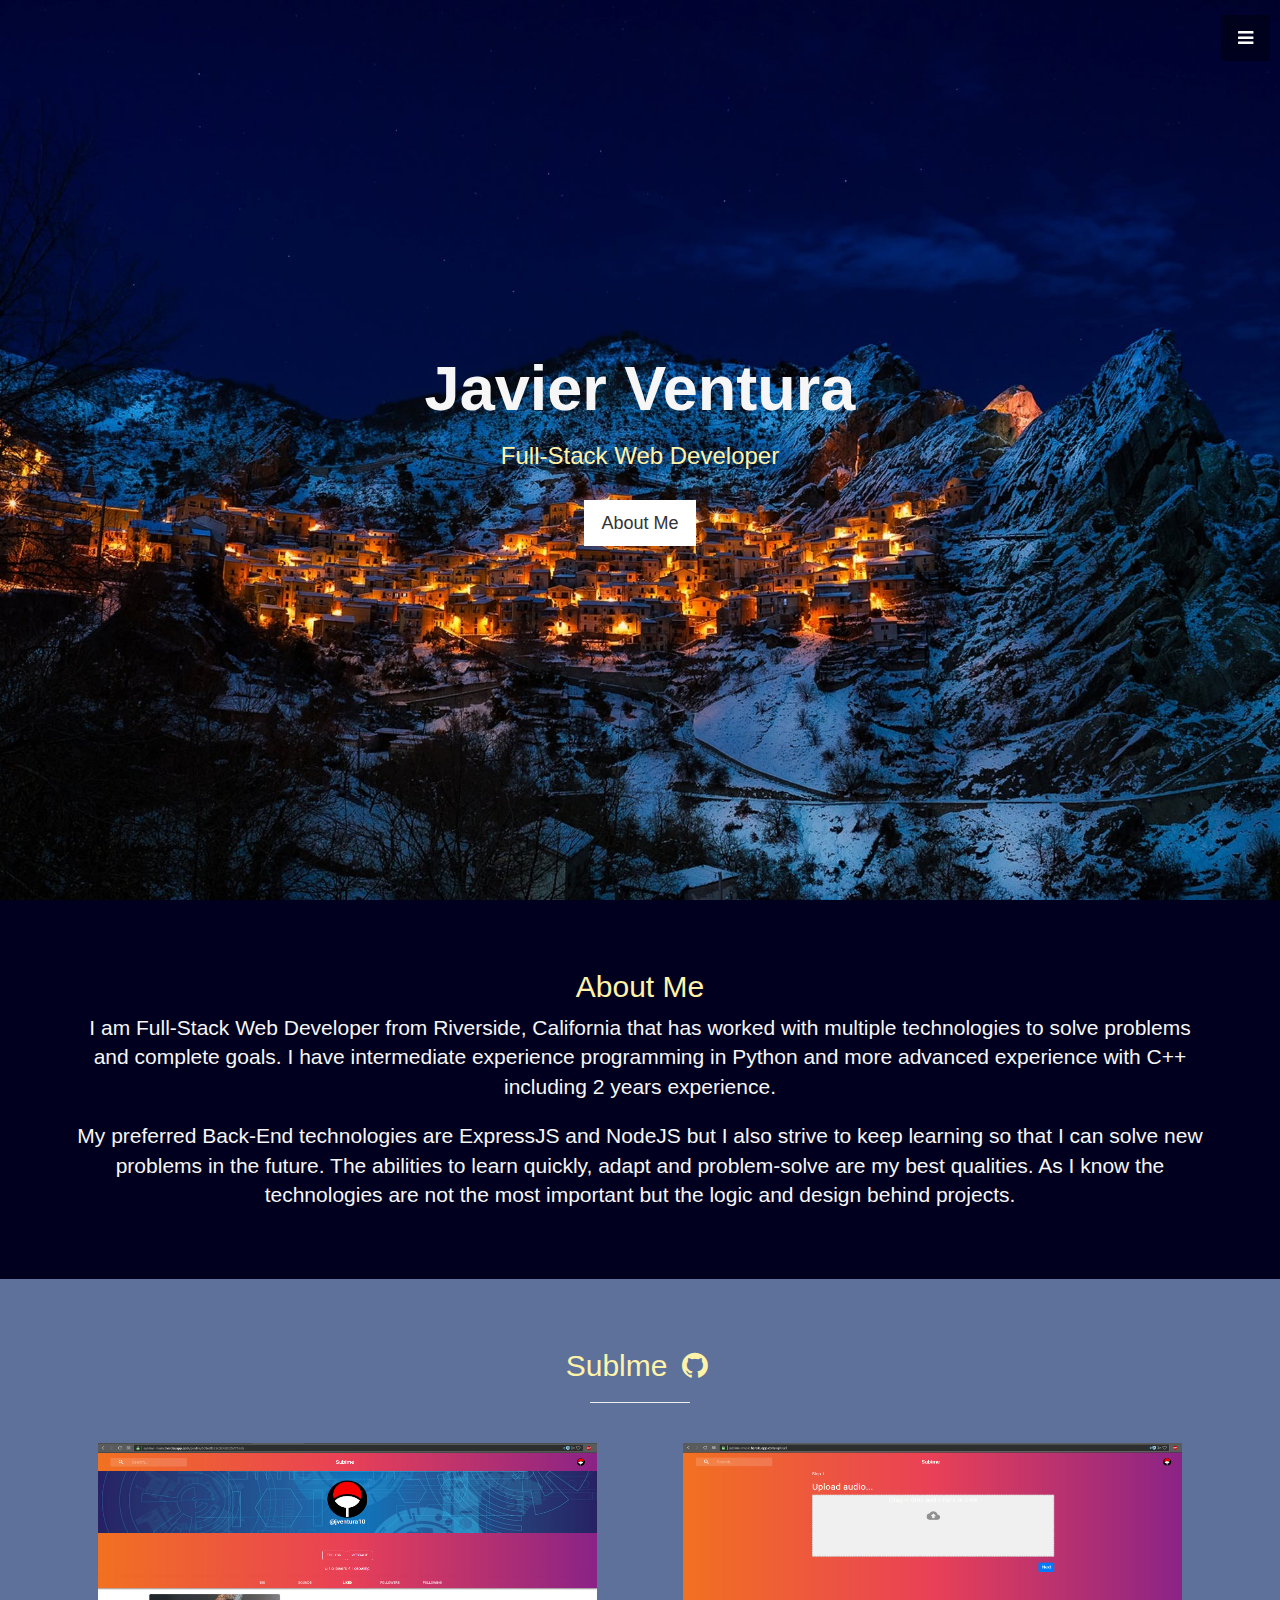
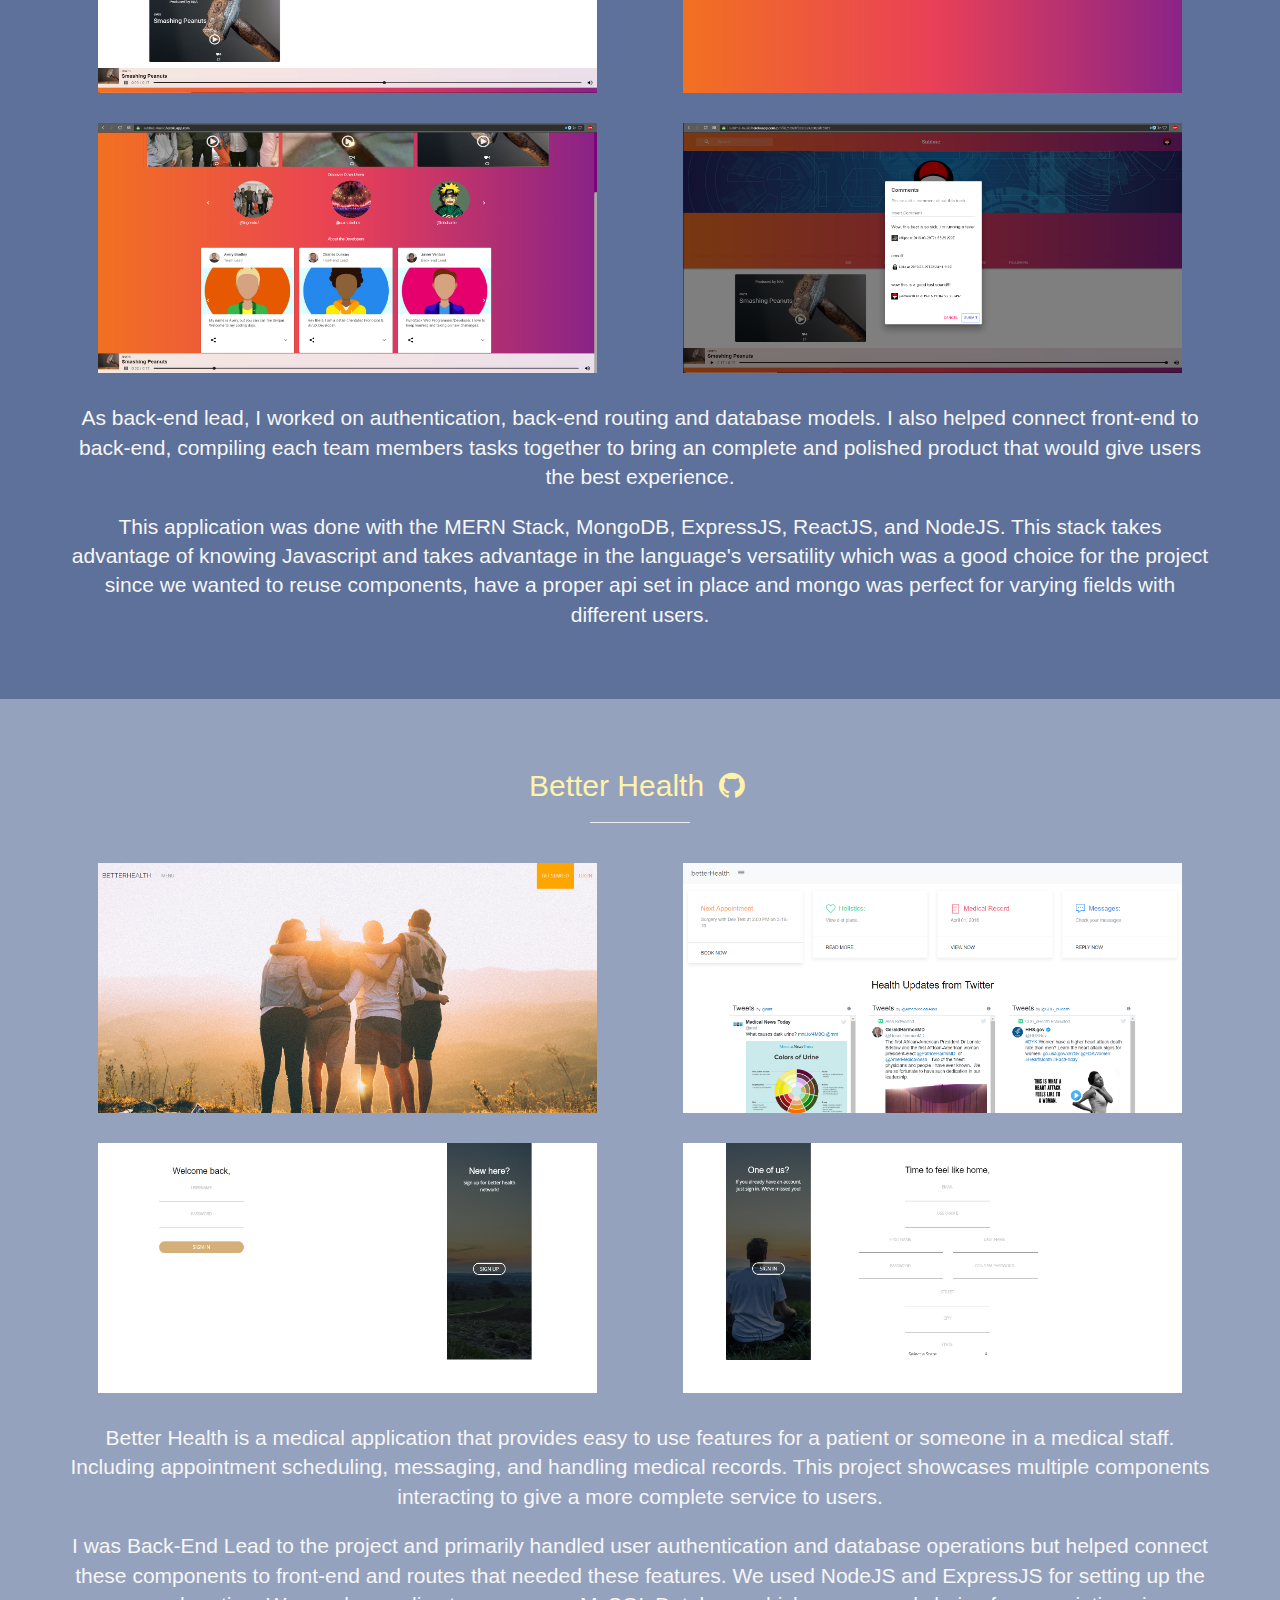
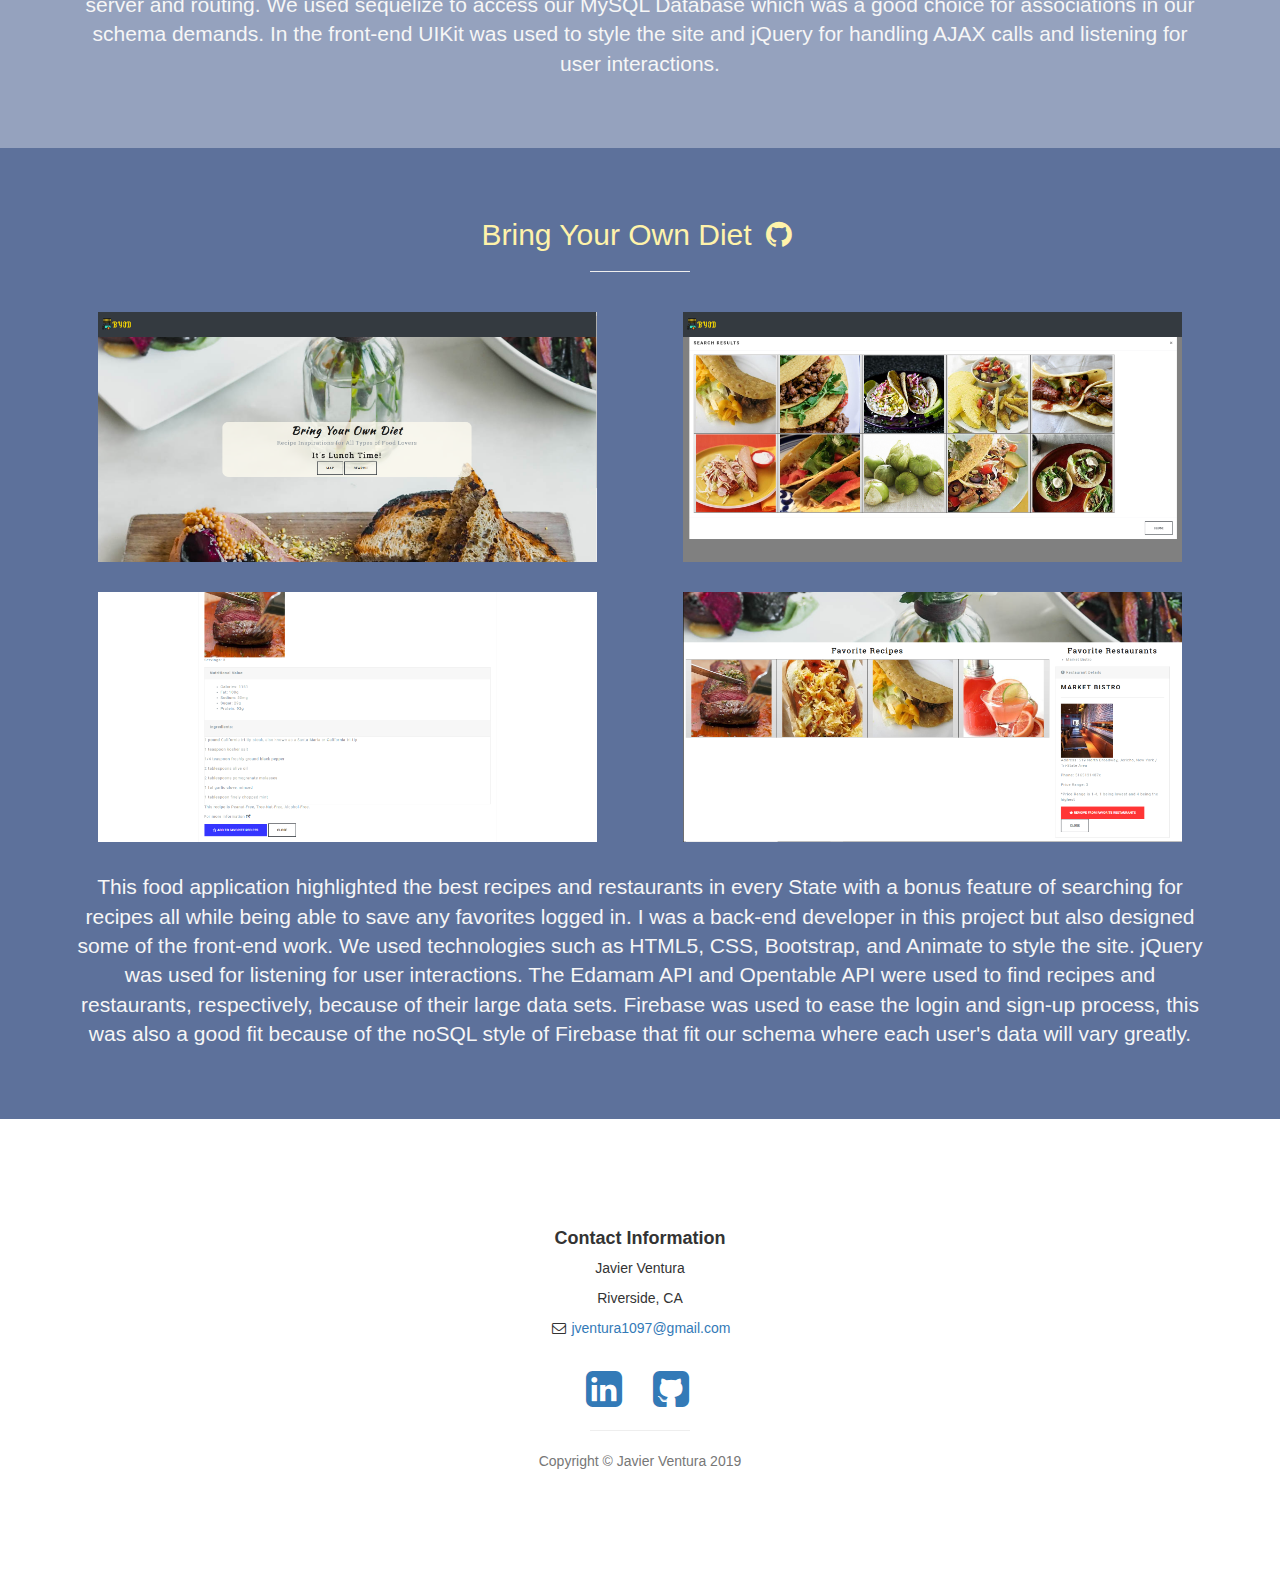
==== commit 3cf80980: "sublme added" ====
--- a/index.html
+++ b/index.html
@@ -7,7 +7,7 @@
     <meta name="viewport" content="width=device-width, initial-scale=1.0">
     <meta name="description" content="Personal Portfolio for Full Stack Web Developer">
     <meta name="author" content="Javier Ventura">
-    <meta mame="keywords" content="personal, portfolio, wev, developer, programmer, full-stack">
+    <meta mame="keywords" content="personal, portfolio, web, developer, programmer, full-stack">
     <title>Javier Ventura</title>
 
     <!-- Bootstrap Link -->
@@ -36,13 +36,13 @@
                 <a href="#about" onclick=$("#menu-close").click();>About Me</a>
             </li>
             <li>
-                <a href="#projOne" onclick=$("#menu-close").click();>Better Health</a>
-            </li>
-            <li>
-                <a href="#projTwo" onclick=$("#menu-close").click();>Bring Your Own Diet</a>
-            </li>
-            <li>
-                <a href="#projThree" onclick=$("#menu-close").click();>Soccer News</a>
+                <a href="#projOne" onclick=$("#menu-close").click();>Sublme</a>
+            </li>
+            <li>
+                <a href="#projTwo" onclick=$("#menu-close").click();>Better Health</a>
+            </li>
+            <li>
+                <a href="#projThree" onclick=$("#menu-close").click();>Bring Your Own Diet</a>
             </li>
             <li>
                 <a href="#contact" onclick=$("#menu-close").click();>Contact</a>
@@ -84,6 +84,69 @@
     <!-- Project 1 Section -->
     <section id="projOne" class="projects">
         <div class="text-center">
+            <h2 class="navajo-text">Sublme <a href="https://github.com/jventura10/sublme"><i
+                class="fa fa-github fa-fw"></i></a></h2>
+            <hr class="small">
+            <br>
+            <div class="container">
+                <div class="row">
+                    <div class="col-md-6">
+                        <div class="portfolio-item">
+                            <a href="https://sublme-music.herokuapp.com" target="_blank">
+                                <img class="img-portfolio img-responsive" alt="Sublme Profile Page Example"
+                                    src="assets/images/sublme1.png">
+                            </a>
+                        </div>
+                    </div>
+                    <div class="col-md-6">
+                        <div class="portfolio-item">
+                            <a href="https://sublme-music.herokuapp.com" target="_blank">
+                                <img class="img-portfolio img-responsive" alt="Sublme Uploading"
+                                    src="assets/images/sublme2.png">
+                            </a>
+                        </div>
+                    </div>
+                </div>
+                <br>
+                <div class="row">
+                    <div class="col-md-6">
+                        <div class="portfolio-item">
+                            <a href="https://sublme-music.herokuapp.com" target="_blank">
+                                <img class="img-portfolio img-responsive" alt="Sublme Home Page"
+                                    src="assets/images/sublme3.png">
+                            </a>
+                        </div>
+                    </div>
+                    <div class="col-md-6">
+                        <div class="portfolio-item">
+                            <a href="https://sublme-music.herokuapp.com" target="_blank">
+                                <img class="img-portfolio img-responsive" alt="Sublme Commenting"
+                                    src="assets/images/sublme4.png">
+                            </a>
+                        </div>
+                    </div>
+                </div>
+                <br>
+                <div class="row">
+                    <div class="col-lg-12">
+                        <p class="lead smoke-text">As back-end lead, I worked on authentication, back-end routing and database models. 
+                        I also helped connect front-end to back-end, compiling each team members tasks together to bring an complete and polished product 
+                        that would give users the best experience. 
+                        </p>
+                        <p class="lead smoke-text">
+                        This application was done with the MERN Stack, MongoDB, ExpressJS, ReactJS, and NodeJS. This stack takes advantage of knowing Javascript and 
+                        takes advantage in the language's versatility which was a good choice for the project since we wanted to reuse components, have a proper api 
+                        set in place and mongo was perfect for varying fields with different users. 
+                        </p>
+                    </div>
+                </div>
+            </div>
+        </div>
+    </section>
+    <!-- End of Project 1 Section -->
+    <!-- Project 2 Section -->
+    <section id="projTwo" class="projects">
+        <div class="text-center">
             <h2 class="navajo-text">Better Health <a href="https://github.com/jventura10/Better-Health"><i
                 class="fa fa-github fa-fw"></i></a></h2>
             <hr class="small">
@@ -136,21 +199,18 @@
                         </p>
                         <p class="lead smoke-text">I was Back-End Lead to the project and primarily handled user authentication 
                             and database operations but helped connect these components to front-end and routes that needed these
-                            features. We used NodeJS and ExpressJS for setting up the server and routing. For authentication 
-                            we used PassportJS and Bcrypt to help hash and store passwords, as well as easing the process of 
-                            logging in and signing up. We used sequelize to access our MySQL Database which was a good choice 
-                            for associations and our schema demands. In the front-end UIKit was used to style the site and 
-                            jQuery for handling AJAX calls and listening for user interactions. The twitter API was used as 
-                            well to give the user another reason to love our site while in the waiting room.
+                            features. We used NodeJS and ExpressJS for setting up the server and routing. We used sequelize to access 
+                            our MySQL Database which was a good choice for associations in our schema demands. In the front-end UIKit 
+                            was used to style the site and jQuery for handling AJAX calls and listening for user interactions.
                         </p>
                     </div>
                 </div>
             </div>
         </div>
     </section>
-    <!-- End of Project 1 Section -->
-    <!-- Project 2 Section -->
-    <section id="projTwo" class="projects">
+    <!-- End of Project 2 Section -->
+    <!-- Project 3 Section -->
+    <section id="projThree" class="projects">
         <div class="text-center">
             <h2 class="navajo-text">Bring Your Own Diet <a href="https://github.com/jventura10/BYOD"><i
                 class="fa fa-github fa-fw"></i></a></h2>
@@ -208,66 +268,6 @@
                                 the noSQL style of Firebase that fit our schema where each user's data will vary greatly.
                         </p>
                     </div>
-                </div>
-            </div>
-        </div>
-    </section>
-    <!-- End of Project 2 Section -->
-    <!-- Project 3 Section -->
-    <section id="projThree" class="projects">
-        <div class="text-center">
-            <h2 class="navajo-text">Soccer News<a href="https://github.com/jventura10/web-scraping"><i
-                class="fa fa-github fa-fw"></i></a></h2>
-            <hr class="small">
-            <br>
-            <div class="container">
-                <div class="row">
-                    <div class="col-md-6">
-                        <div class="portfolio-item">
-                            <a href="https://protected-temple-58411.herokuapp.com/" target="_blank">
-                                <img class="img-portfolio img-responsive" alt="Soccer News Home Page"
-                                    src="assets/images/snOne.png">
-                            </a>
-                        </div>
-                    </div>
-                    <div class="col-md-6">
-                        <div class="portfolio-item">
-                            <a href="https://protected-temple-58411.herokuapp.com/" target="_blank">
-                                <img class="img-portfolio img-responsive" alt="Soccer News Favorites"
-                                    src="assets/images/snThree.png">
-                            </a>
-                        </div>
-                    </div>
-                </div>
-                <br>
-                <div class="row">
-                    <div class="col-md-6">
-                        <div class="portfolio-item">
-                            <a href="https://protected-temple-58411.herokuapp.com/" target="_blank">
-                                <img class="img-portfolio img-responsive" alt="Soccer News Sign Up"
-                                    src="assets/images/snTwo.png">
-                            </a>
-                        </div>
-                    </div>
-                    <div class="col-md-6">
-                        <div class="portfolio-item">
-                            <a href="https://protected-temple-58411.herokuapp.com/" target="_blank">
-                                <img class="img-portfolio img-responsive" alt="Soccer News Login"
-                                    src="assets/images/snFour.png">
-                            </a>
-                        </div>
-                    </div>
-                </div>
-                <br>
-                <div class="row">
-                    <div class="col-lg-12"></div>
-                    <p class="lead smoke-text">This a Web Scraping Application that uses Axios and Cheerio to scrape article headlines,summaries, and their original links. 
-                        Users can sign up and save their favorite links and add some notes/thoughts on the article. I used Bootstrap for styling and express-handlebars as the 
-                        templating engine. Javascript was used throughout the application for application logic. jQuery was used for accessing page elements and ajax calls. 
-                        NodeJS and ExpressJS were used for the server and routing, while PassportJS was used to help with authentication. MongoDB was the database of choice for 
-                        storing user information and article information since the schema of each collection would vary. Mongoose was used to handle the interface between the 
-                        database and the back-end code and of course, Axios and Cheerio were used to scrape article information.
-                    </p>
                 </div>
             </div>
         </div>
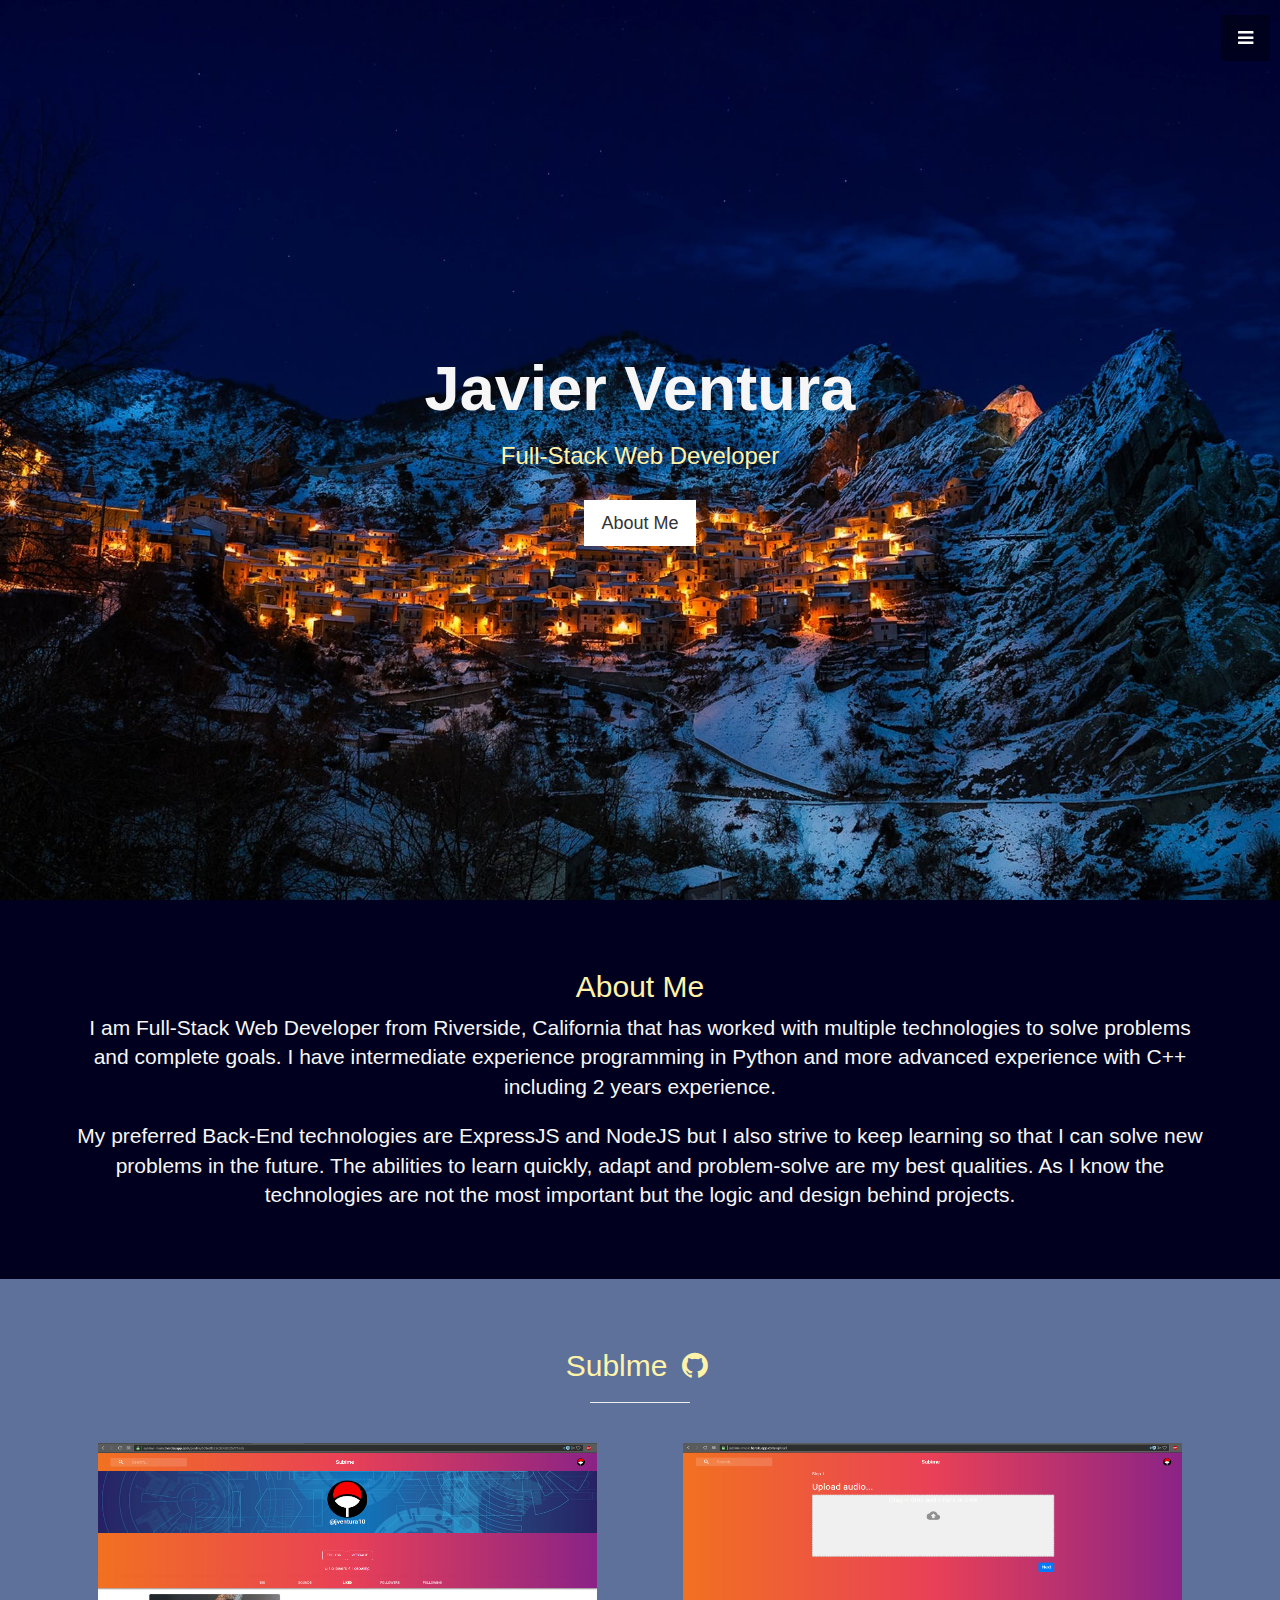
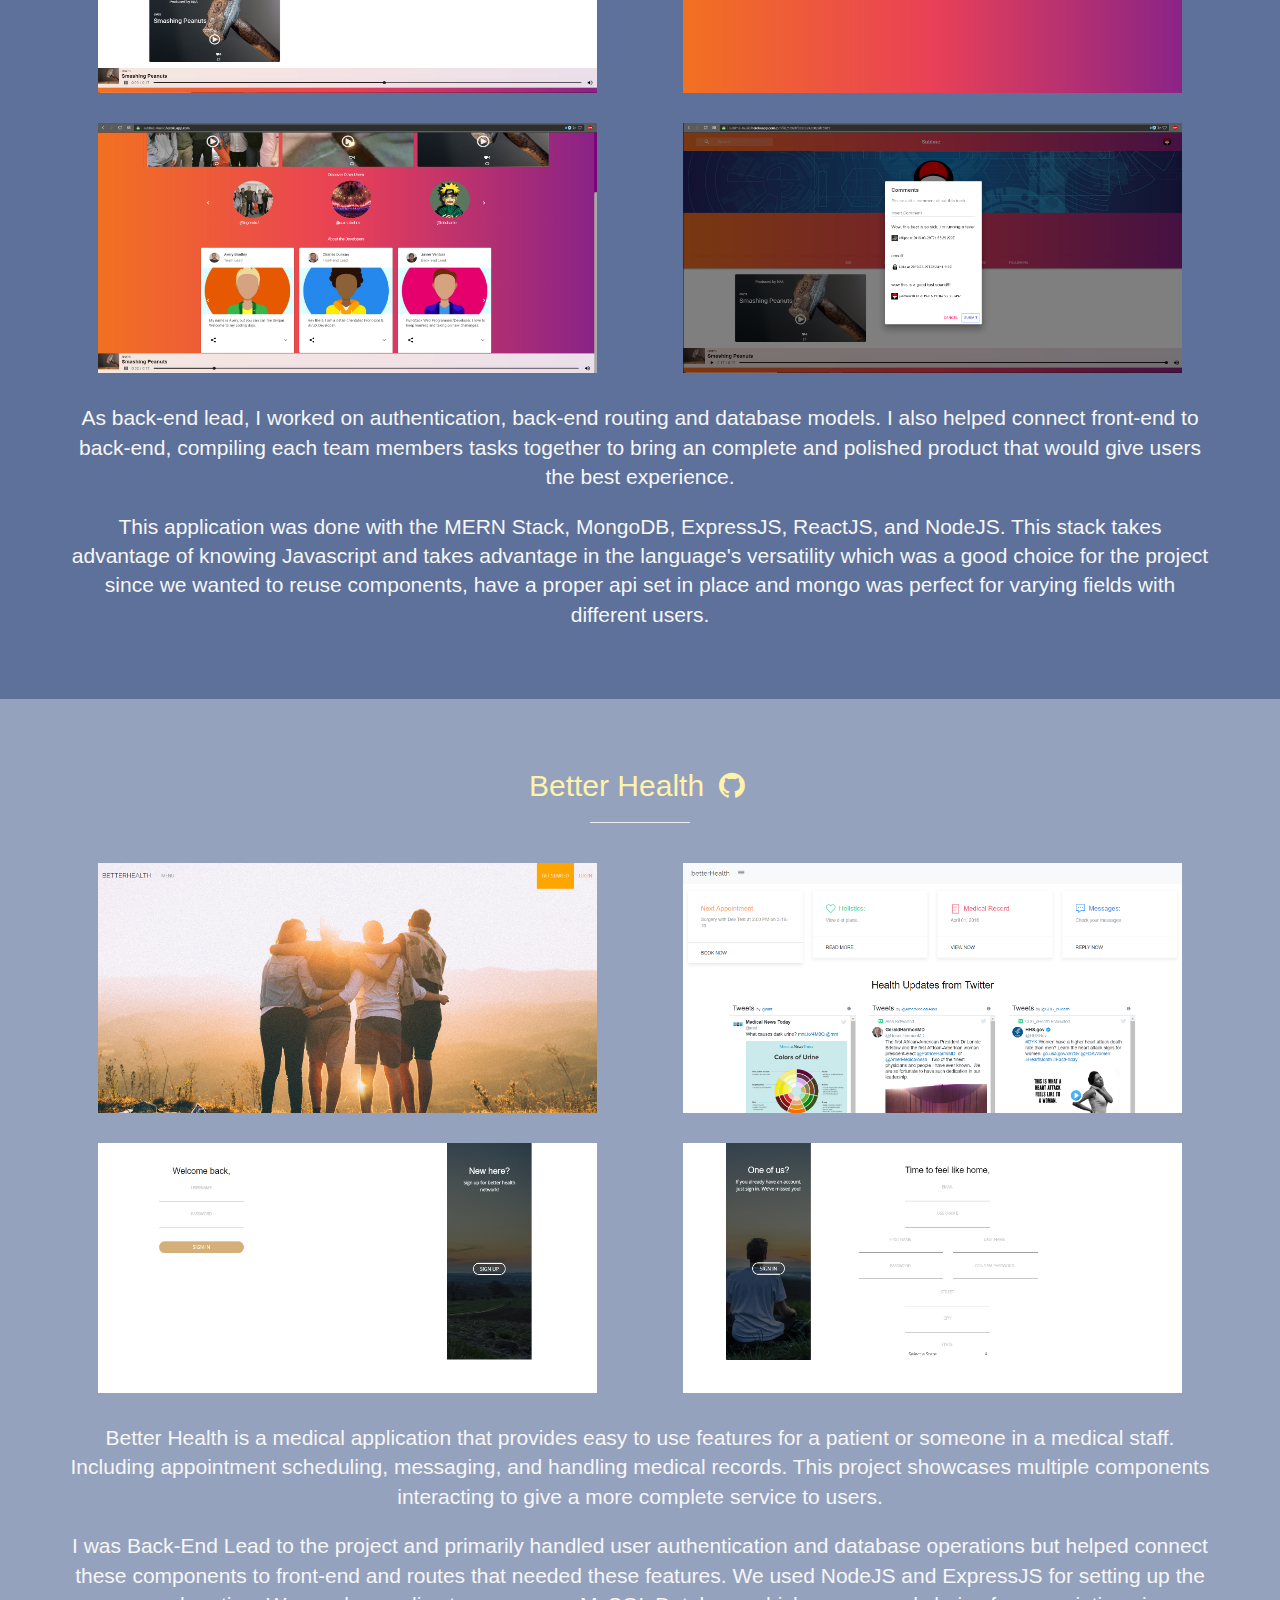
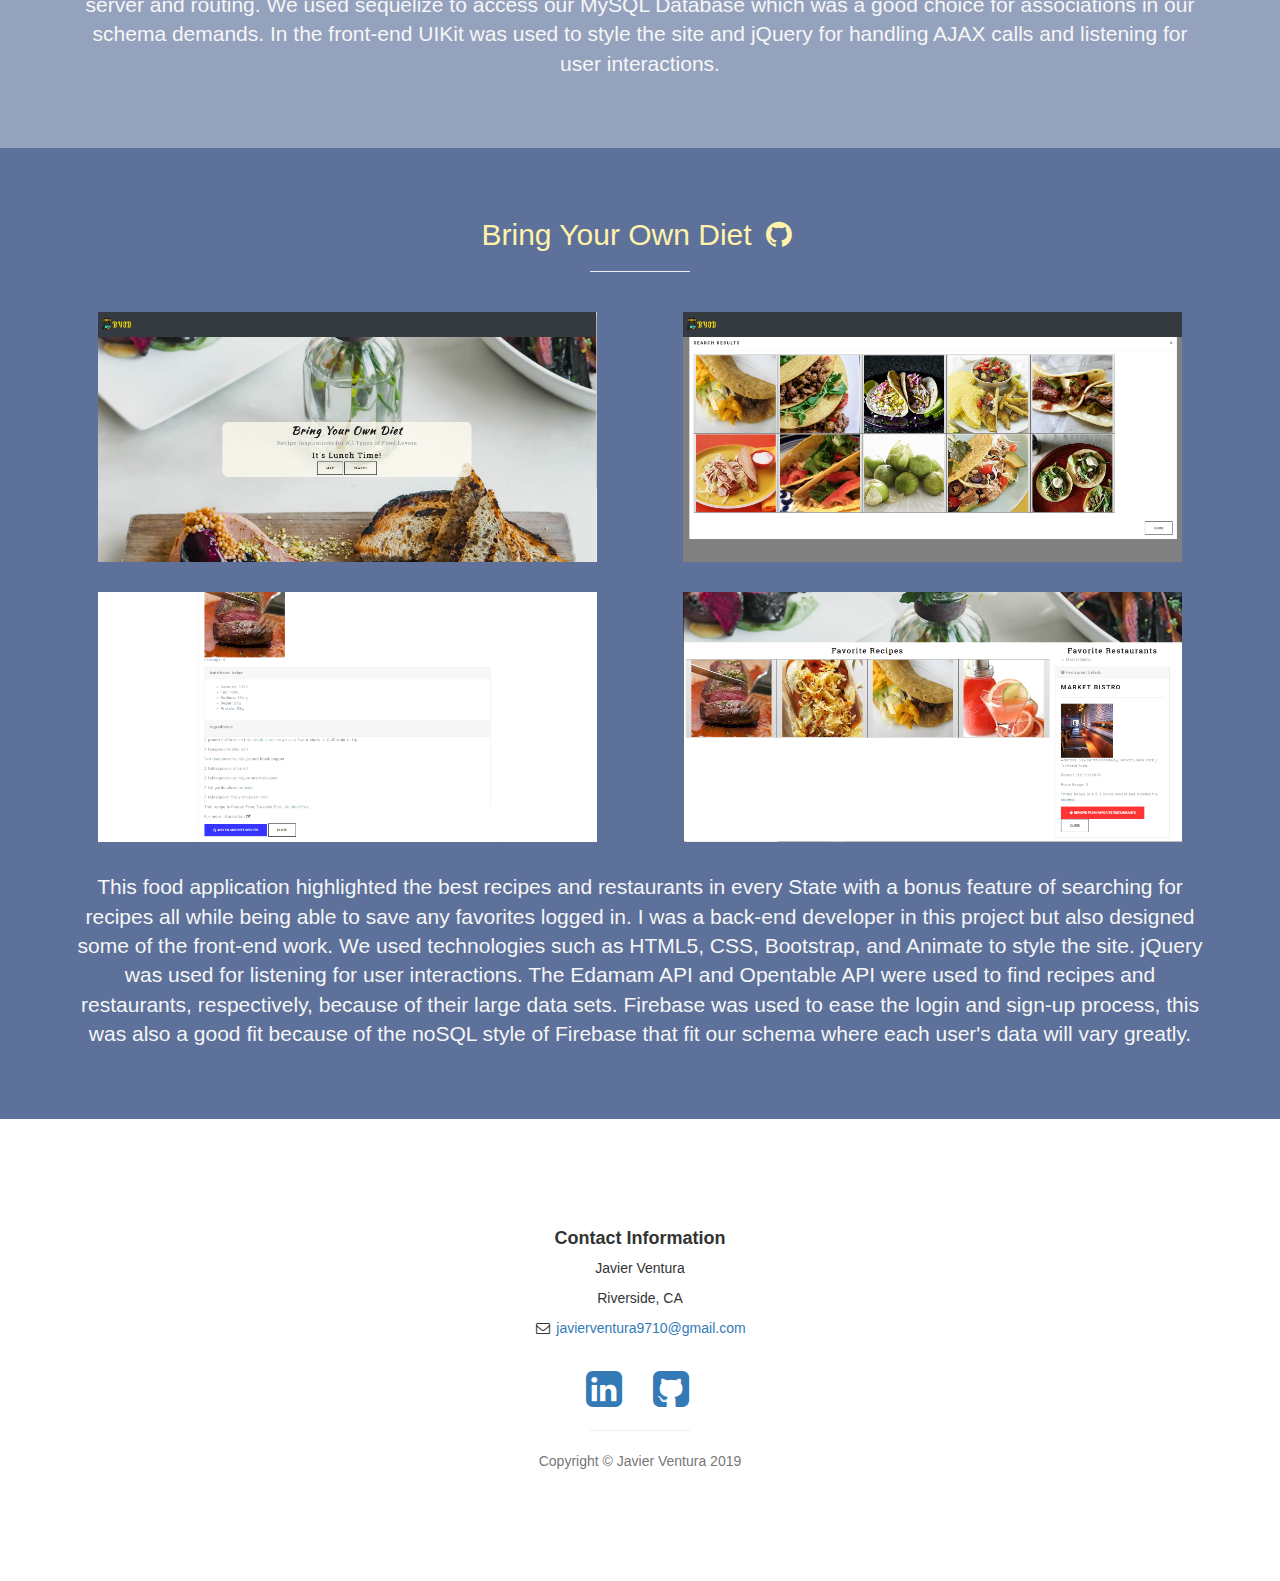
==== commit 1960e94f: "update email" ====
--- a/index.html
+++ b/index.html
@@ -283,7 +283,7 @@
                     <p>Javier Ventura</p>
                     <p>Riverside, CA</p>
                     <p><i class="fa fa-envelope-o fa-fw"></i><a href="mailto:jventura1097@gmail.com" target="_blank">
-                            jventura1097@gmail.com</a></p>
+                            javierventura9710@gmail.com</a></p>
                     <br>
                     <ul class="list-inline">
                         <li>
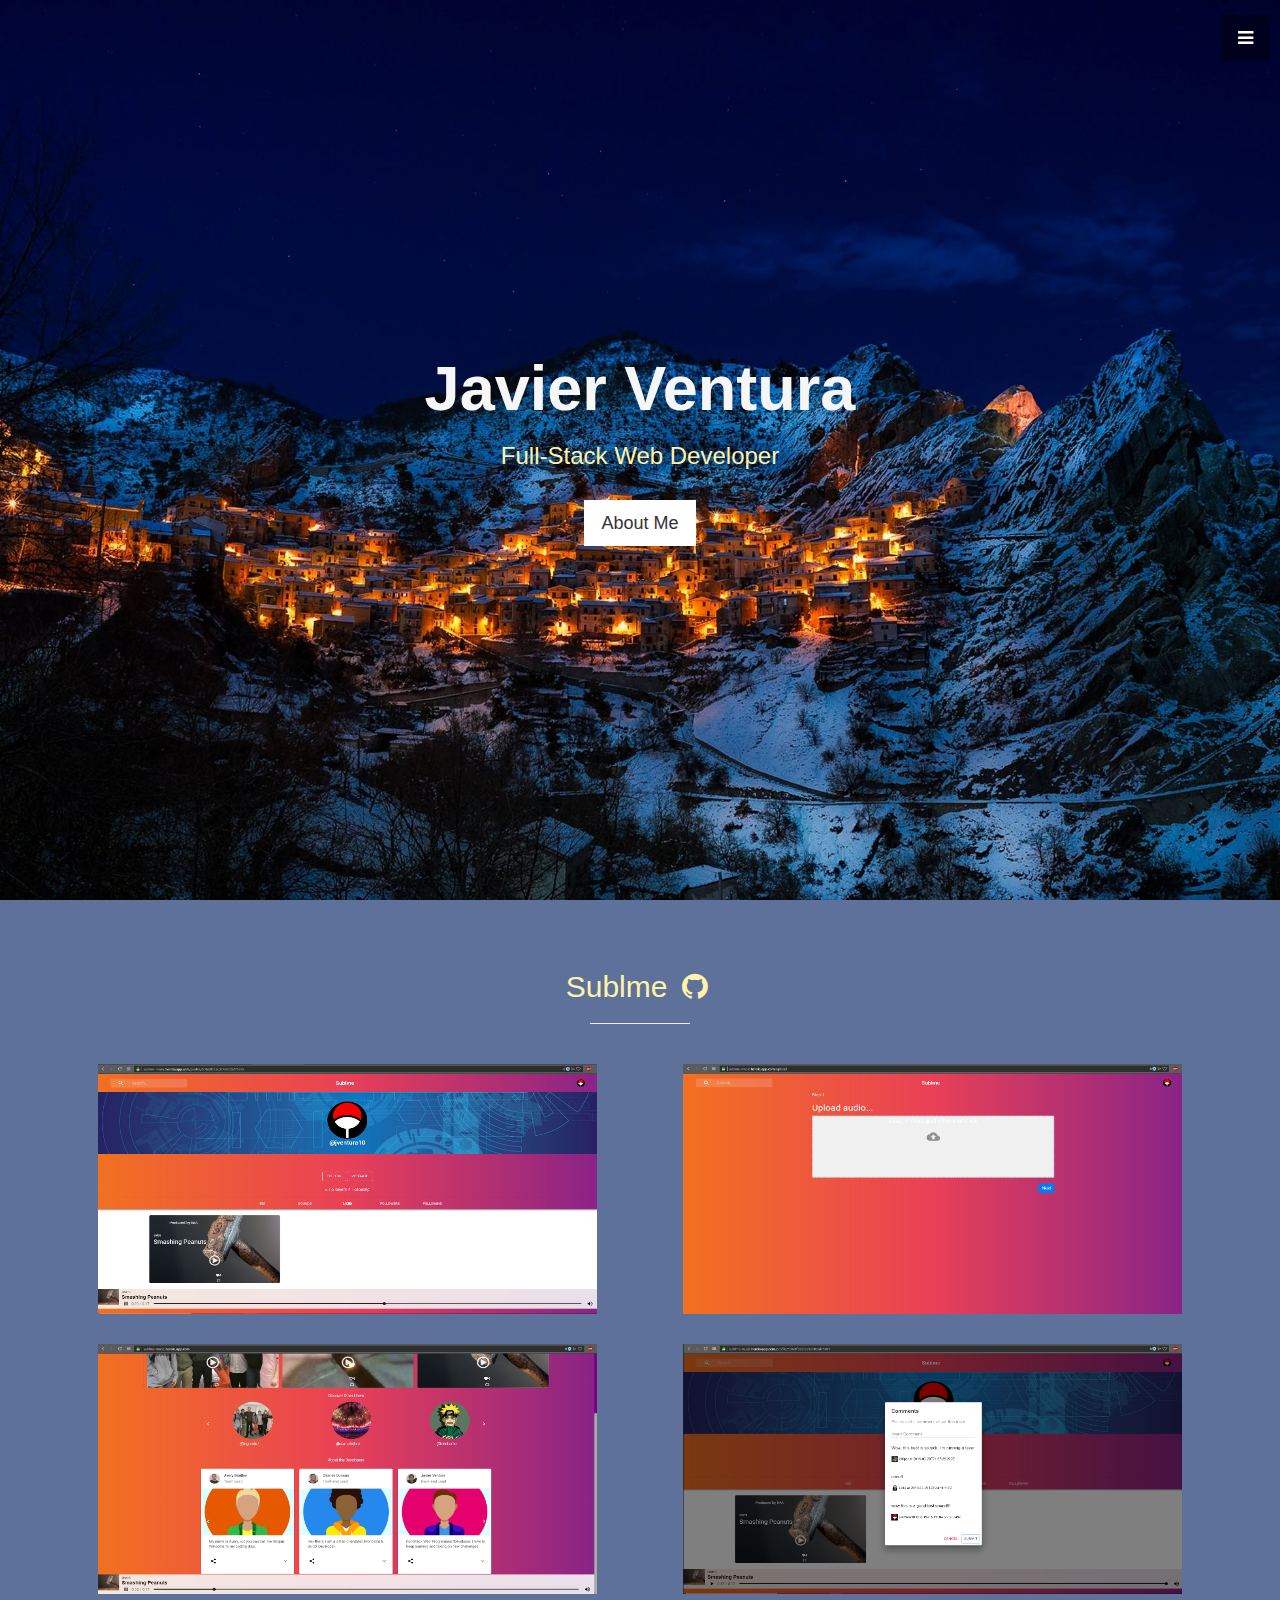
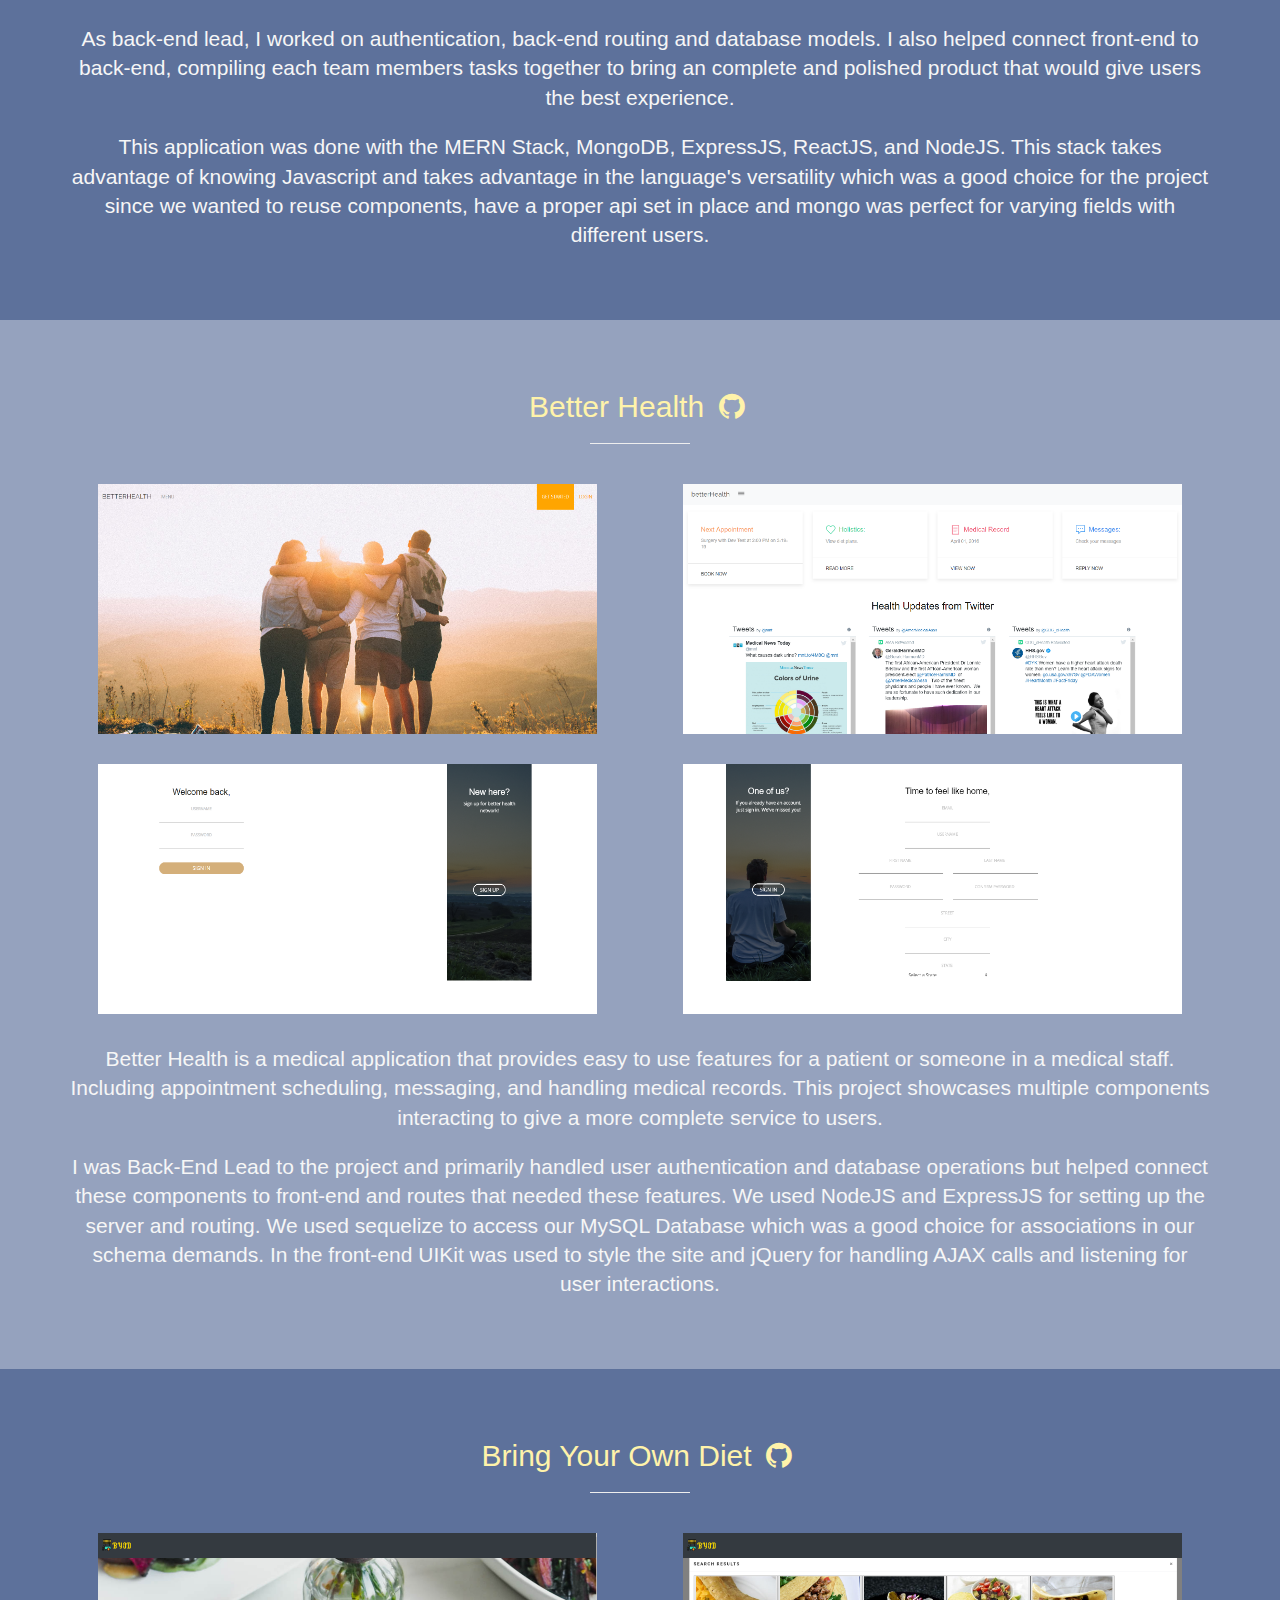
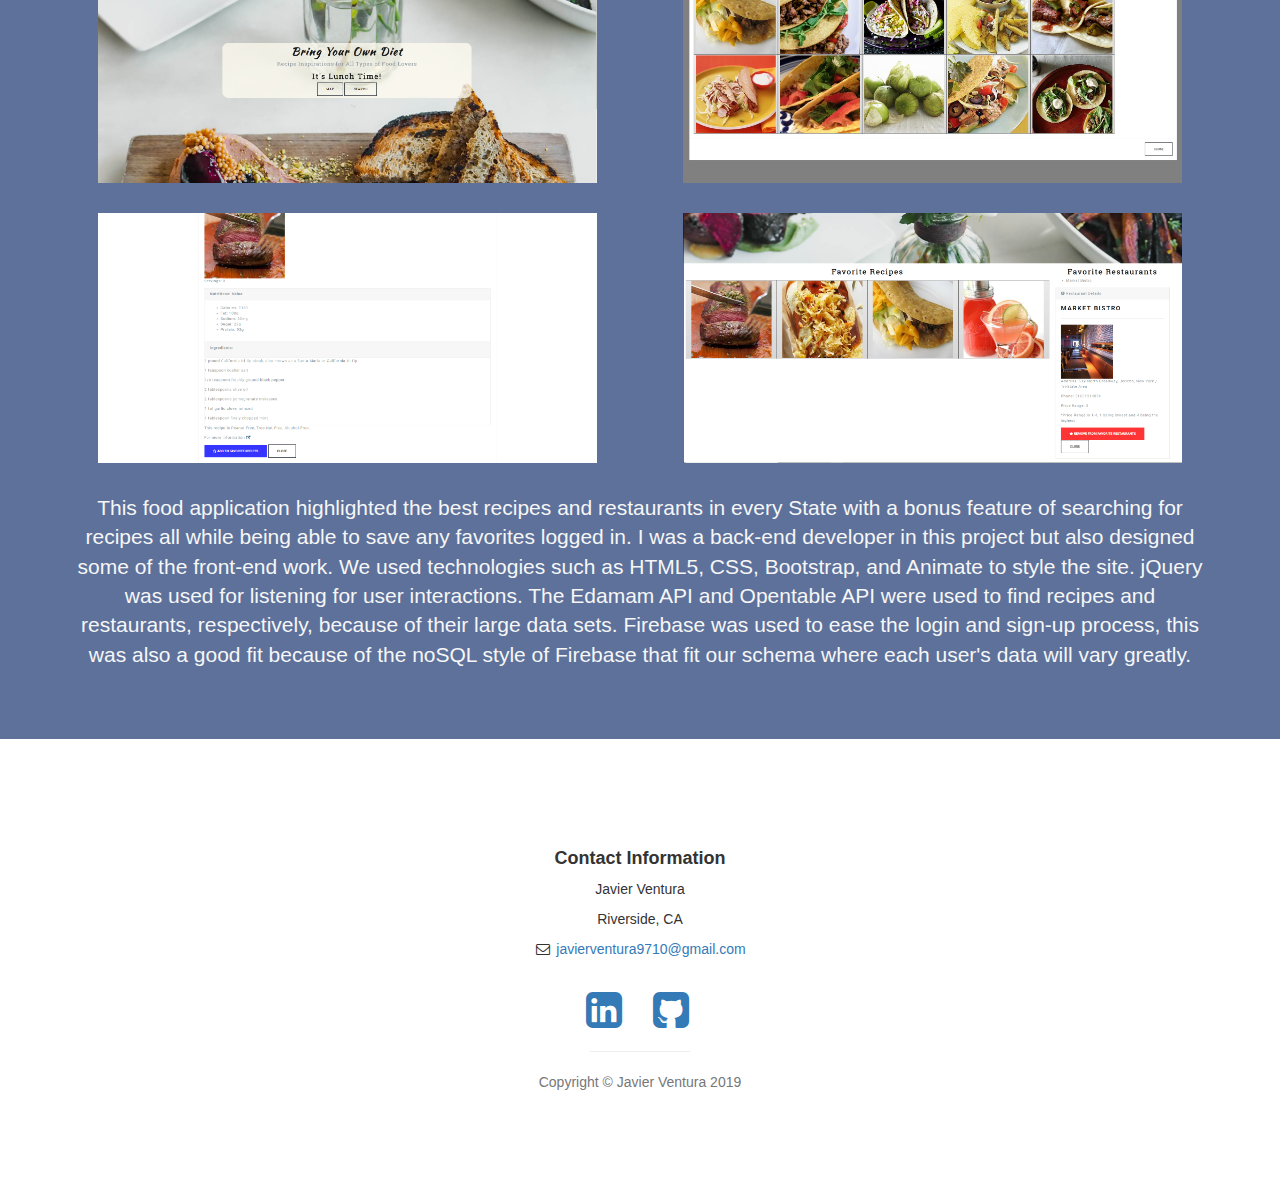
==== commit d30aee13: "fixing about me commenting out for now" ====
--- a/index.html
+++ b/index.html
@@ -32,9 +32,9 @@
             <li>
                 <a href="#top" onclick=$("#menu-close").click();>Home</a>
             </li>
-            <li>
+            <!--<li>
                 <a href="#about" onclick=$("#menu-close").click();>About Me</a>
-            </li>
+            </li> -->
             <li>
                 <a href="#projOne" onclick=$("#menu-close").click();>Sublme</a>
             </li>
@@ -60,8 +60,9 @@
         </div>
     </header>
     <!-- End of Home Section -->
+
     <!-- About Me Section -->
-    <section id="about" class="about">
+    <!--<section id="about" class="about">
         <div class="container">
             <div class="row">
                 <div class="col-lg-12 text-center">
@@ -79,8 +80,9 @@
                 </div>
             </div>
         </div>
-    </section>
+    </section>-->
     <!-- End of About Me Section -->
+
     <!-- Project 1 Section -->
     <section id="projOne" class="projects">
         <div class="text-center">
